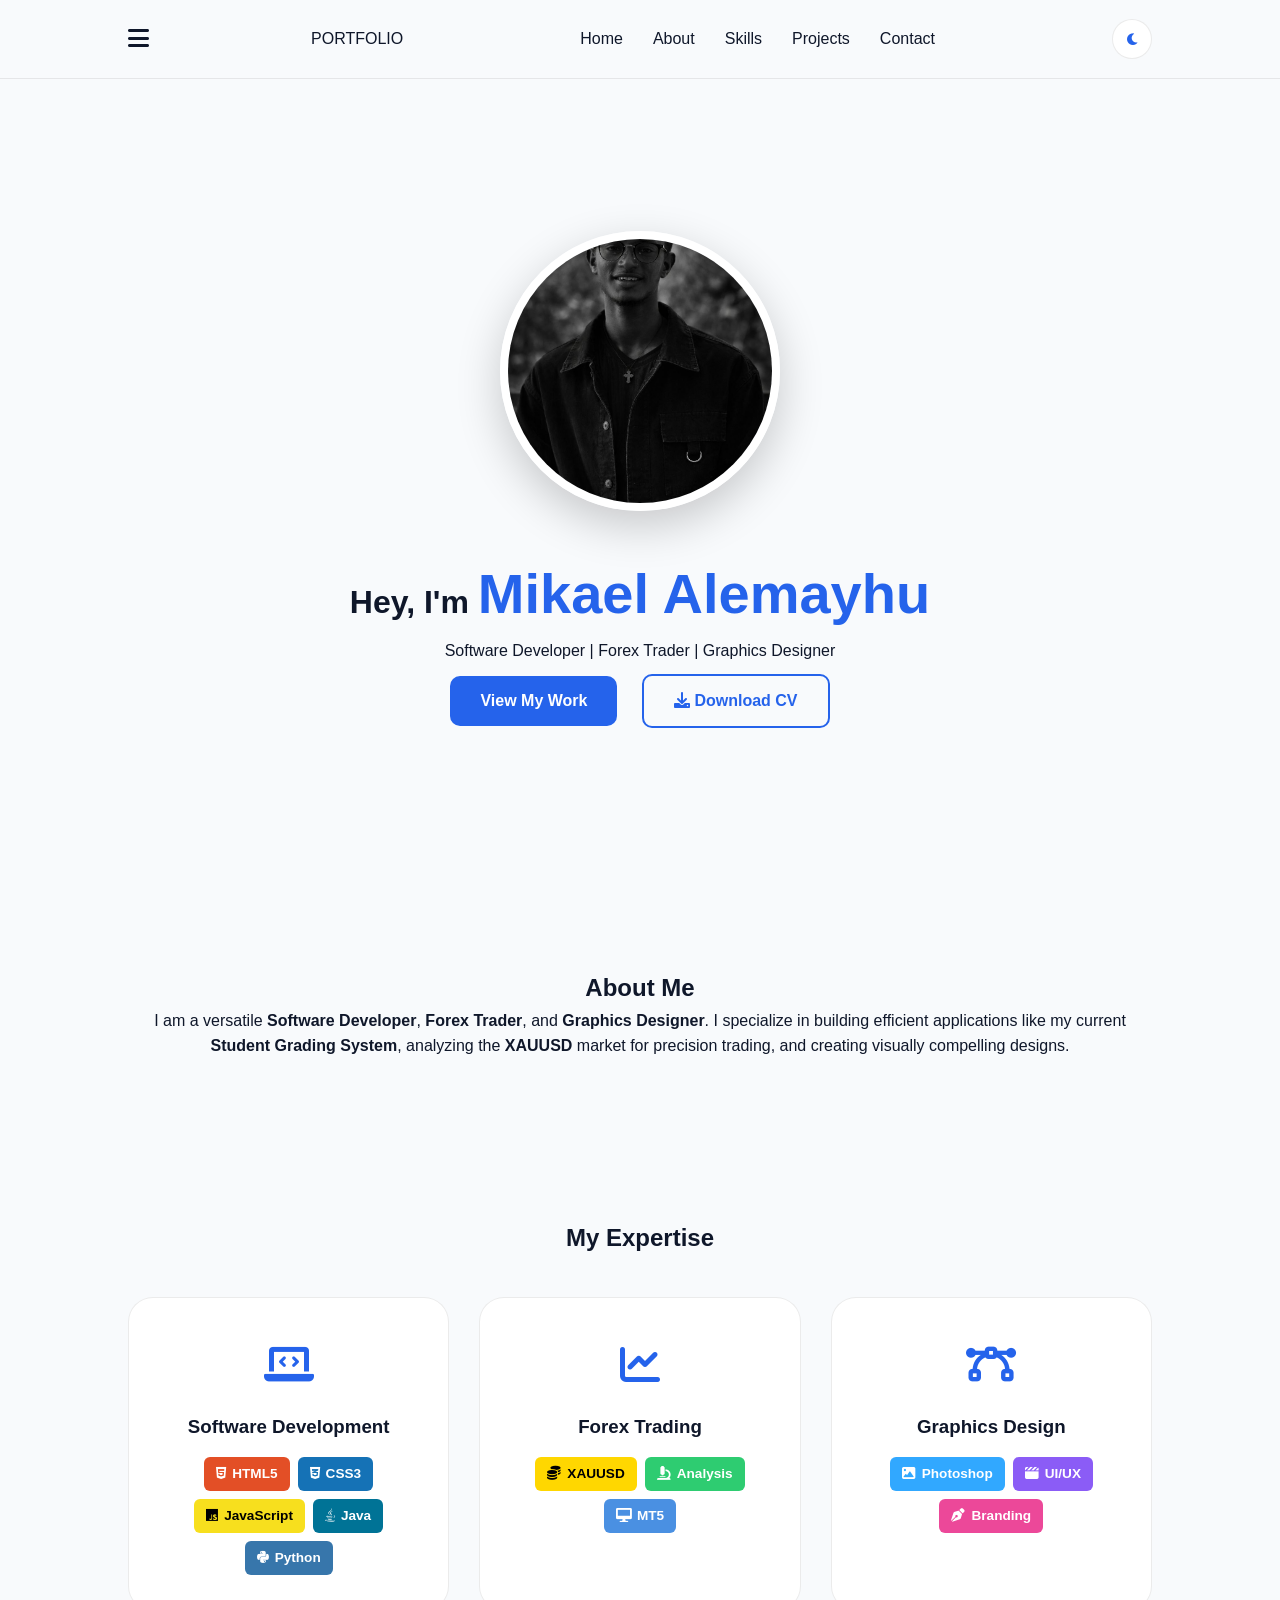
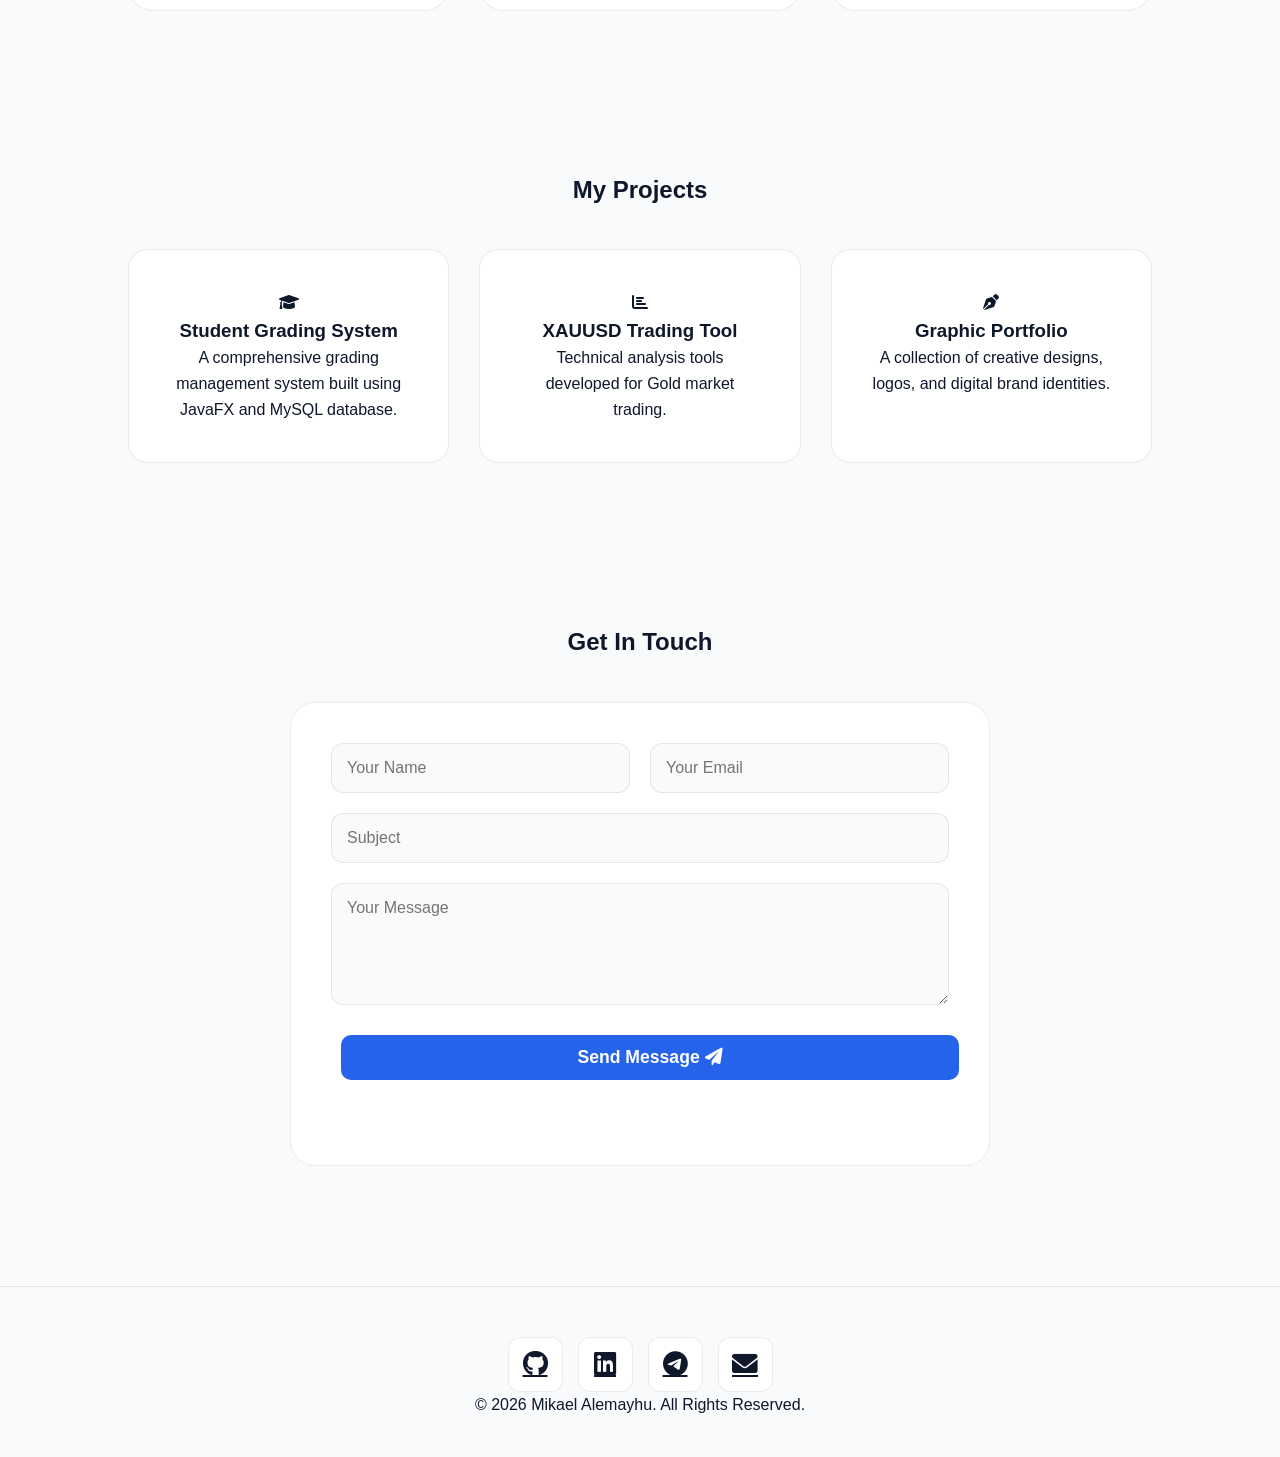
==== index.html @ 4852efa2 "Update index.html" ====
<!DOCTYPE html>
<html lang="en">
<head>
    <meta charset="UTF-8">
    <meta name="viewport" content="width=device-width, initial-scale=1.0">
    <title>Mikael Alemayhu | Portfolio</title>
    
    <link rel="icon" type="image/jpg" href="miko.jpg">
    
    <link rel="stylesheet" href="style.css">
    <link rel="stylesheet" href="https://cdnjs.cloudflare.com/ajax/libs/font-awesome/6.0.0/css/all.min.css">
</head>
<body class="light-theme">

    <nav>
        <div id="menu-btn" class="menu-btn"><i class="fas fa-bars"></i></div>
        <div class="logo">PORTFOLIO</div>
        <ul class="nav-links">
            <li><a href="#home">Home</a></li>
            <li><a href="#about">About</a></li>
            <li><a href="#skills">Skills</a></li>
            <li><a href="#projects">Projects</a></li>
            <li><a href="#contact-form">Contact</a></li>
        </ul>
        <button id="theme-toggle" class="toggle-btn"><i class="fas fa-moon"></i></button>
    </nav>

    <div id="sidebar" class="sidebar">
        <div id="close-btn" class="close-btn">&times;</div>
        <ul class="sidebar-links">
            <li><a href="#home">Home</a></li>
            <li><a href="#about">About</a></li>
            <li><a href="#skills">Skills</a></li>
            <li><a href="#projects">Projects</a></li>
            <li><a href="#contact-form">Contact</a></li>
        </ul>
    </div>
    <div id="sidebar-overlay" class="sidebar-overlay"></div>

    <header id="home">
        <div class="hero">
            <div class="profile-img-container">
                <img src="miko.jpg" alt="Profile" class="profile-img">
            </div>
            <h1>Hey, I'm <span class="highlight">Mikael Alemayhu</span></h1>
            <p>Software Developer | Forex Trader | Graphics Designer</p>
            <div class="hero-btns">
                <a href="#projects" class="btn">View My Work</a>
                <a href="resume.pdf" class="btn btn-outline" download><i class="fas fa-download"></i> Download CV</a>
            </div>
        </div>
    </header>

    <section id="about" class="section">
        <h2>About Me</h2>
        <div class="about-content">
            <p>I am a versatile <strong>Software Developer</strong>, <strong>Forex Trader</strong>, and <strong>Graphics Designer</strong>. I specialize in building efficient applications like my current <strong>Student Grading System</strong>, analyzing the <strong>XAUUSD</strong> market for precision trading, and creating visually compelling designs.</p>
        </div>
    </section>

    <section id="skills" class="section">
        <h2>My Expertise</h2>
        <div class="skills-grid">
            <div class="skill-item dev-card">
                <div class="skill-icon"><i class="fas fa-laptop-code"></i></div>
                <h3>Software Development</h3>
                <div class="skill-badges">
                    <span class="badge html"><i class="fab fa-html5"></i> HTML5</span>
                    <span class="badge css"><i class="fab fa-css3-alt"></i> CSS3</span>
                    <span class="badge js"><i class="fab fa-js"></i> JavaScript</span>
                    <span class="badge java"><i class="fab fa-java"></i> Java</span>
                    <span class="badge python"><i class="fab fa-python"></i> Python</span>
                </div>
            </div>

            <div class="skill-item forex-card">
                <div class="skill-icon"><i class="fas fa-chart-line"></i></div>
                <h3>Forex Trading</h3>
                <div class="skill-badges">
                    <span class="badge gold"><i class="fas fa-coins"></i> XAUUSD</span>
                    <span class="badge analysis"><i class="fas fa-microscope"></i> Analysis</span>
                    <span class="badge mt5"><i class="fas fa-desktop"></i> MT5</span>
                </div>
            </div>

            <div class="skill-item design-card">
                <div class="skill-icon"><i class="fas fa-bezier-curve"></i></div>
                <h3>Graphics Design</h3>
                <div class="skill-badges">
                    <span class="badge ps"><i class="fas fa-image"></i> Photoshop</span>
                    <span class="badge ui"><i class="fas fa-clapperboard"></i> UI/UX</span>
                    <span class="badge brand"><i class="fas fa-pen-nib"></i> Branding</span>
                </div>
            </div>
        </div>
    </section>

    <section id="projects" class="section">
        <h2>My Projects</h2>
        <div class="project-grid">
            <a href="#" class="project-card">
                <div class="icon-box"><i class="fas fa-graduation-cap"></i></div>
                <h3>Student Grading System</h3>
                <p>A comprehensive grading management system built using JavaFX and MySQL database.</p>
            </a>
            <a href="#" class="project-card">
                <div class="icon-box"><i class="fas fa-chart-bar"></i></div>
                <h3>XAUUSD Trading Tool</h3>
                <p>Technical analysis tools developed for Gold market trading.</p>
            </a>
            <a href="#" class="project-card">
                <div class="icon-box"><i class="fas fa-pen-nib"></i></div>
                <h3>Graphic Portfolio</h3>
                <p>A collection of creative designs, logos, and digital brand identities.</p>
            </a>
        </div>
    </section>

    <section id="contact-form" class="section">
        <h2>Get In Touch</h2>
        <div class="contact-container">
            <form id="my-form" action="https://formspree.io/f/xlgoyrvz" method="POST" class="form-body">
                <div class="input-group">
                    <input type="text" name="name" placeholder="Your Name" required>
                    <input type="email" name="email" placeholder="Your Email" required>
                </div>
                <input type="text" name="subject" placeholder="Subject">
                <textarea name="message" placeholder="Your Message" rows="5" required></textarea>
                <button type="submit" class="btn send-btn">Send Message <i class="fas fa-paper-plane"></i></button>
                <p id="my-form-status"></p>
            </form>
        </div>
    </section>

    <footer id="contact">
        <div class="socials">
            <a href="https://github.com/miko-dreamer" target="_blank" class="social-card"><i class="fab fa-github"></i></a>
            <a href="https://linkedin.com" target="_blank" class="social-card"><i class="fab fa-linkedin"></i></a>
            <a href="https://t.me/Miko_Night_Man" target="_blank" class="social-card"><i class="fab fa-telegram"></i></a>
            <a href="mailto:mikaelalemayhu7@gmail.com" class="social-card"><i class="fas fa-envelope"></i></a>
        </div>
        <p class="copyright">&copy; 2026 Mikael Alemayhu. All Rights Reserved.</p>
    </footer>

    <script src="script.js"></script>
</body>
</html>
---- style.css ----
:root {
    --bg-color: #f8fafc;
    --text-color: #0f172a;
    --card-bg: #ffffff;
    --primary-color: #2563eb;
    --border-color: rgba(0, 0, 0, 0.08);
}

.dark-theme {
    --bg-color: #020617;
    --text-color: #f1f5f9;
    --card-bg: #1e293b;
    --primary-color: #38bdf8;
    --border-color: rgba(255, 255, 255, 0.1);
}

* { margin: 0; padding: 0; box-sizing: border-box; font-family: 'Inter', sans-serif; transition: 0.3s ease; }
html { scroll-behavior: smooth; }
body { background-color: var(--bg-color); color: var(--text-color); line-height: 1.6; overflow-x: hidden; }

nav { display: flex; justify-content: space-between; align-items: center; padding: 1.2rem 10%; background: var(--bg-color); position: sticky; top: 0; z-index: 1000; border-bottom: 1px solid var(--border-color); }
.menu-btn { cursor: pointer; font-size: 1.5rem; color: var(--text-color); }
.nav-links { display: flex; list-style: none; }
.nav-links li { margin: 0 15px; }
.nav-links a { text-decoration: none; color: var(--text-color); font-weight: 500; }
.toggle-btn { background: var(--card-bg); border: 1px solid var(--border-color); width: 40px; height: 40px; border-radius: 50%; cursor: pointer; color: var(--primary-color); display: flex; align-items: center; justify-content: center; }

.sidebar { position: fixed; top: 0; left: -300px; width: 280px; height: 100%; background: var(--card-bg); z-index: 2000; padding: 2rem; transition: 0.4s ease; box-shadow: 5px 0 15px rgba(0,0,0,0.1); }
.sidebar.active { left: 0; }
.sidebar-overlay { position: fixed; top: 0; left: 0; width: 100%; height: 100%; background: rgba(0,0,0,0.5); z-index: 1999; display: none; }
.sidebar-overlay.active { display: block; }
.close-btn { font-size: 2.5rem; position: absolute; top: 10px; right: 20px; cursor: pointer; }
.sidebar-links { list-style: none; margin-top: 50px; }
.sidebar-links a { text-decoration: none; color: var(--text-color); display: block; padding: 12px; border: 1px solid var(--border-color); border-radius: 10px; margin: 10px 0; }
.sidebar-links a:hover { background: var(--primary-color); color: white; transform: translateX(10px); }

header { min-height: 90vh; display: flex; align-items: center; justify-content: center; text-align: center; padding: 20px; }
.profile-img { width: 280px; height: 280px; border-radius: 50%; object-fit: cover; border: 8px solid var(--card-bg); box-shadow: 0 15px 45px rgba(0,0,0,0.2); margin-bottom: 30px; }
.highlight { color: var(--primary-color); font-weight: 800; font-size: 3.5rem; }

.section { padding: 80px 10%; text-align: center; }
.skills-grid { display: grid; grid-template-columns: repeat(auto-fit, minmax(300px, 1fr)); gap: 30px; margin-top: 40px; }
.skill-item { background: var(--card-bg); padding: 35px 25px; border-radius: 25px; border: 1px solid var(--border-color); transition: 0.4s cubic-bezier(0.175, 0.885, 0.32, 1.275); }
.skill-icon { font-size: 2.5rem; color: var(--primary-color); margin-bottom: 15px; }
.skill-badges { display: flex; flex-wrap: wrap; justify-content: center; gap: 8px; margin-top: 15px; }
.badge { display: flex; align-items: center; gap: 6px; padding: 6px 12px; border-radius: 6px; font-size: 0.85rem; font-weight: bold; color: white; transition: 0.3s; }

.html { background: #E34F26; } .css { background: #1572B6; } .js { background: #F7DF1E; color: #000; }
.java { background: #007396; } .python { background: #3776AB; } .gold { background: #FFD700; color: #000; }
.analysis { background: #2ECC71; } .mt5 { background: #4A90E2; } .ps { background: #31A8FF; }
.ui { background: #8B5CF6; } .brand { background: #EC4899; }

.project-grid { display: grid; grid-template-columns: repeat(auto-fit, minmax(280px, 1fr)); gap: 30px; margin-top: 40px; }
.project-card { background: var(--card-bg); padding: 40px; border-radius: 20px; border: 1px solid var(--border-color); text-decoration: none; color: inherit; display: block; transition: 0.4s ease; }
.project-card:hover { transform: translateY(-10px); }

.contact-container { max-width: 700px; margin: 40px auto; background: var(--card-bg); padding: 40px; border-radius: 25px; border: 1px solid var(--border-color); }
.form-body { display: flex; flex-direction: column; gap: 20px; }
.input-group { display: flex; gap: 20px; }
.form-body input, .form-body textarea { width: 100%; padding: 15px; border-radius: 12px; border: 1px solid var(--border-color); background: var(--bg-color); color: var(--text-color); font-size: 1rem; outline: none; transition: 0.3s; }
.form-body input:focus, .form-body textarea:focus { border-color: var(--primary-color); box-shadow: 0 0 10px rgba(37, 99, 235, 0.2); }
.send-btn { width: 100%; cursor: pointer; border: none; display: flex; align-items: center; justify-content: center; gap: 10px; font-size: 1.1rem; }

#my-form-status { margin-top: 15px; font-weight: bold; }
#my-form-status.success { color: #2ecc71; }
#my-form-status.error { color: #e74c3c; }

.socials { display: flex; justify-content: center; gap: 15px; margin-top: 10px; }
.social-card { width: 55px; height: 55px; background: var(--card-bg); border: 1px solid var(--border-color); border-radius: 12px; color: var(--text-color); font-size: 1.6rem; display: flex; align-items: center; justify-content: center; transition: 0.4s; }
.social-card:hover { background: var(--primary-color); color: white; transform: translateY(-8px) rotate(8deg); }
.btn { padding: 12px 30px; background: var(--primary-color); color: white; text-decoration: none; border-radius: 10px; display: inline-block; margin: 10px; font-weight: 600; }
.btn-outline { background: transparent; border: 2px solid var(--primary-color); color: var(--primary-color); }
footer { padding: 40px 10%; text-align: center; border-top: 1px solid var(--border-color); }

@media (max-width: 768px) { .nav-links { display: none; } .highlight { font-size: 2.4rem; } .input-group { flex-direction: column; } }
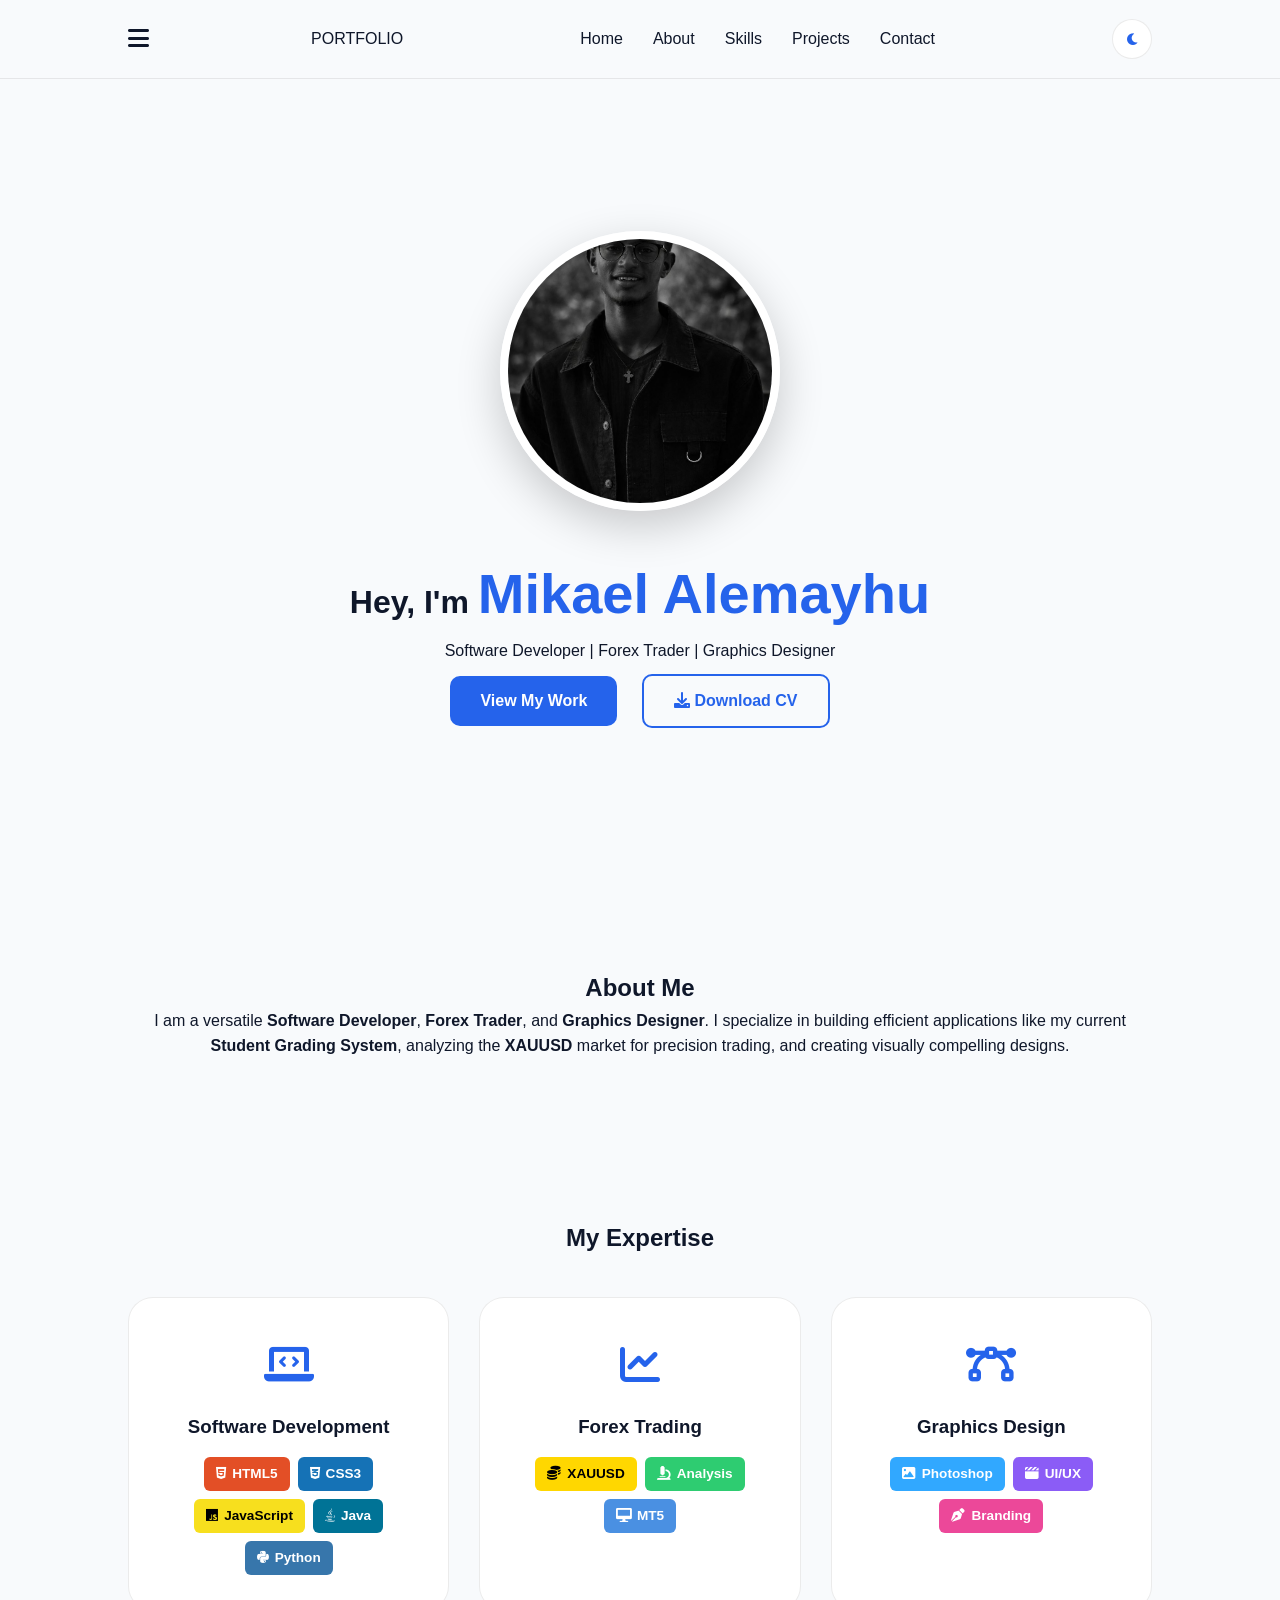
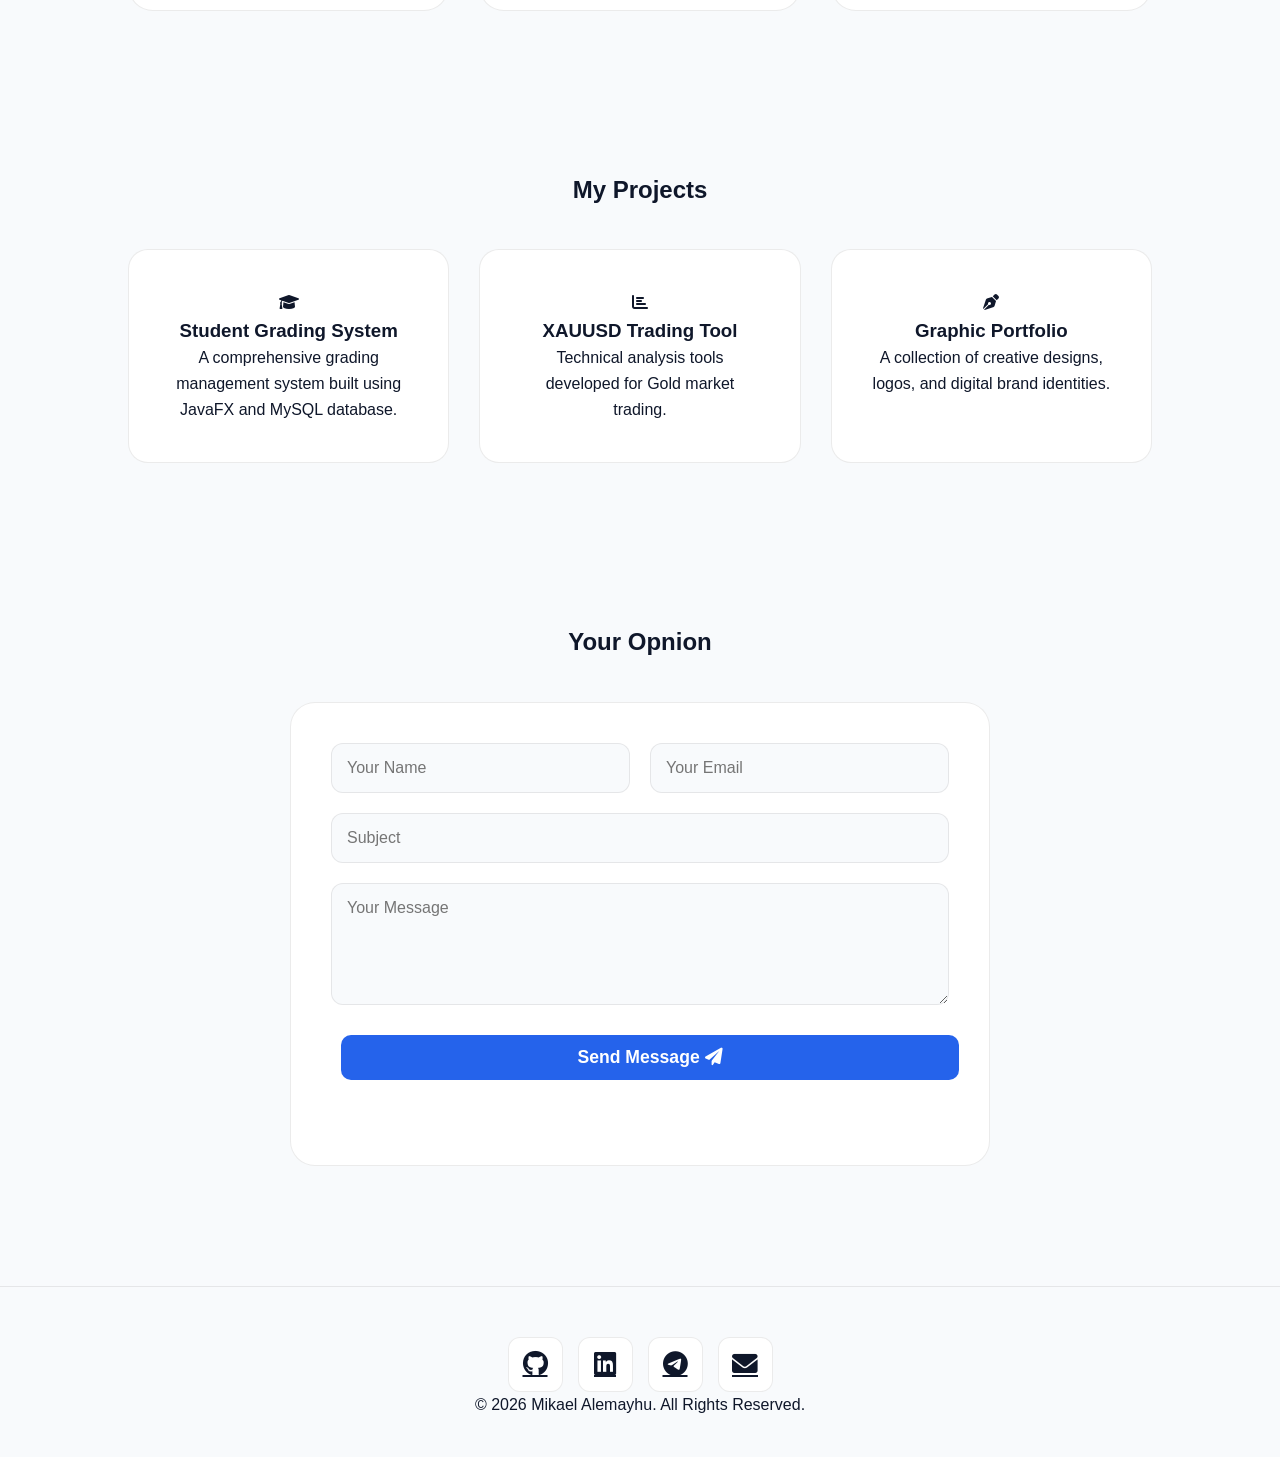
==== commit be219535: "Fix HTML formatting and structure" ====
--- a/index.html
+++ b/index.html
@@ -5,7 +5,7 @@
     <meta name="viewport" content="width=device-width, initial-scale=1.0">
     <title>Mikael Alemayhu | Portfolio</title>
     
-    <link rel="icon" type="image/jpg" href="miko.jpg">
+    <link rel="icon" type="image/jpg" href="zzz.jpg">
     
     <link rel="stylesheet" href="style.css">
     <link rel="stylesheet" href="https://cdnjs.cloudflare.com/ajax/libs/font-awesome/6.0.0/css/all.min.css">
@@ -117,7 +117,7 @@
     </section>
 
     <section id="contact-form" class="section">
-        <h2>Get In Touch</h2>
+        <h2>Your Opnion</h2>
         <div class="contact-container">
             <form id="my-form" action="https://formspree.io/f/xlgoyrvz" method="POST" class="form-body">
                 <div class="input-group">
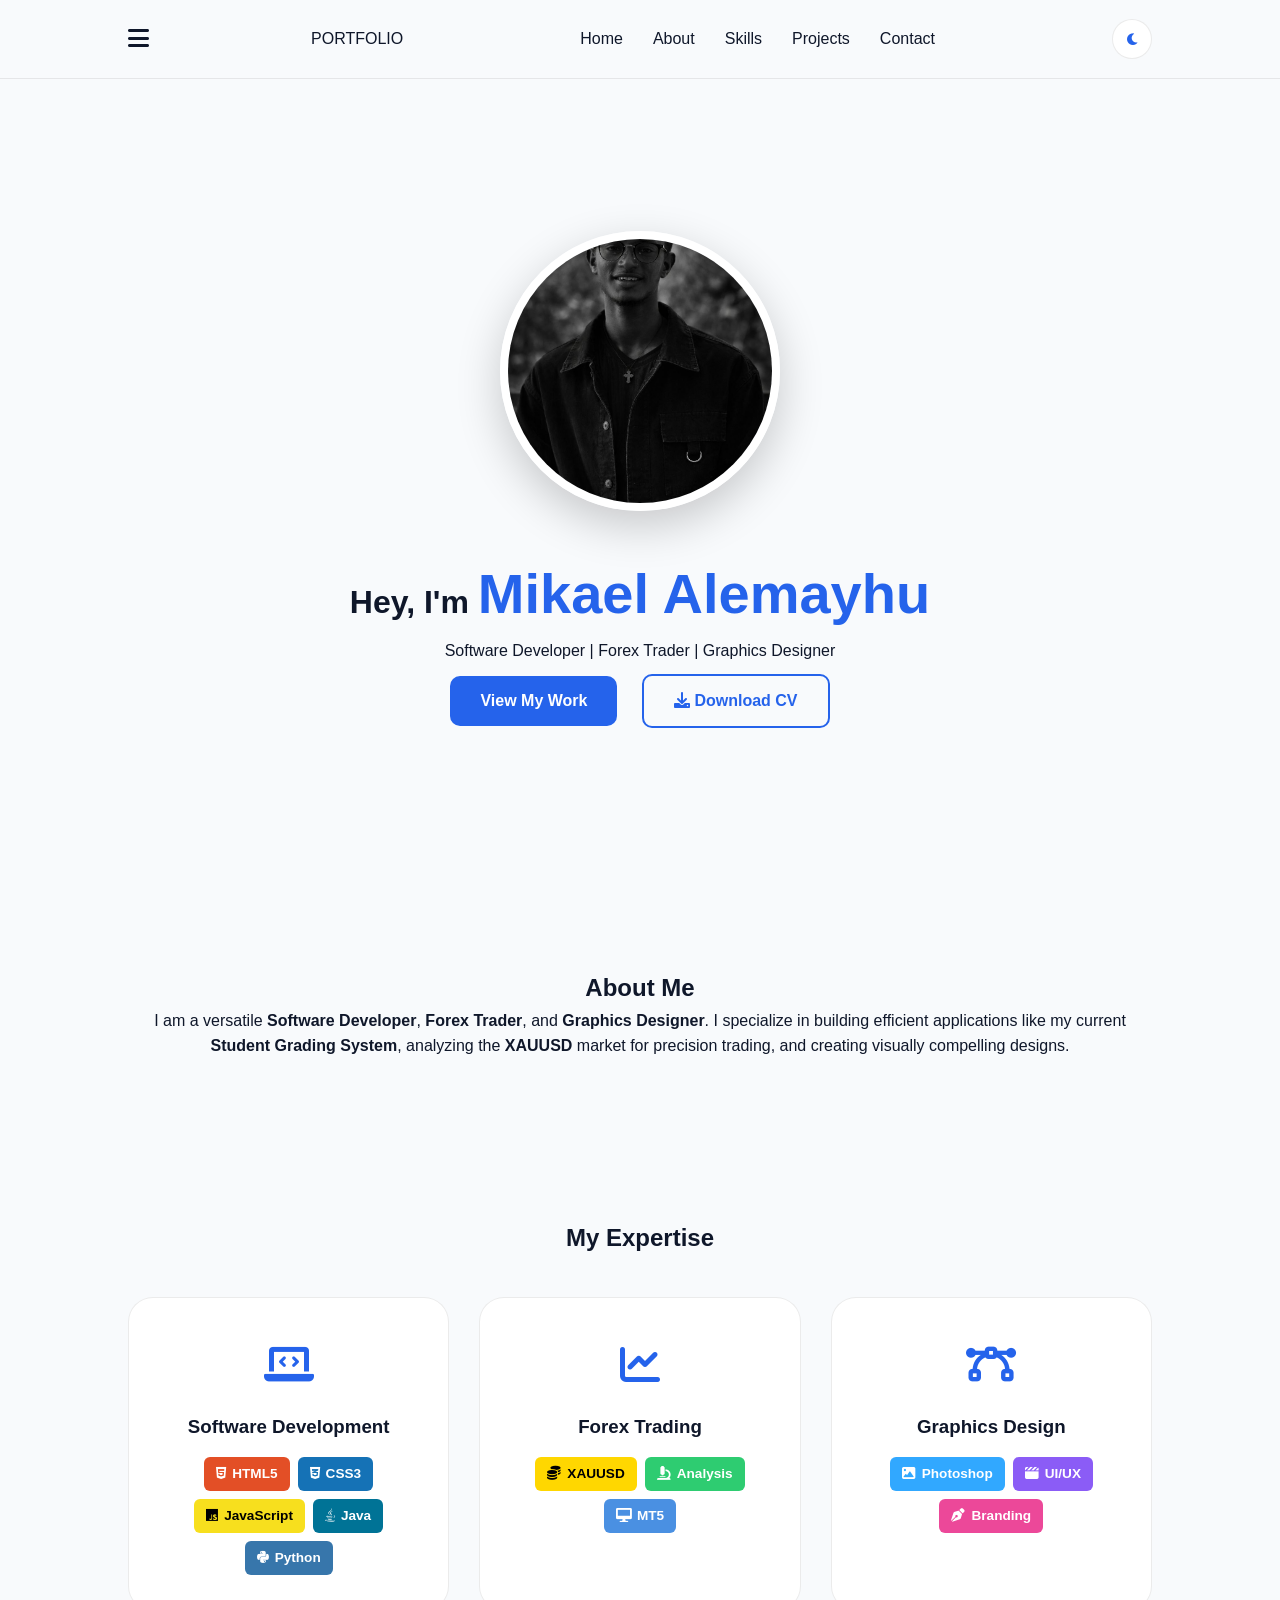
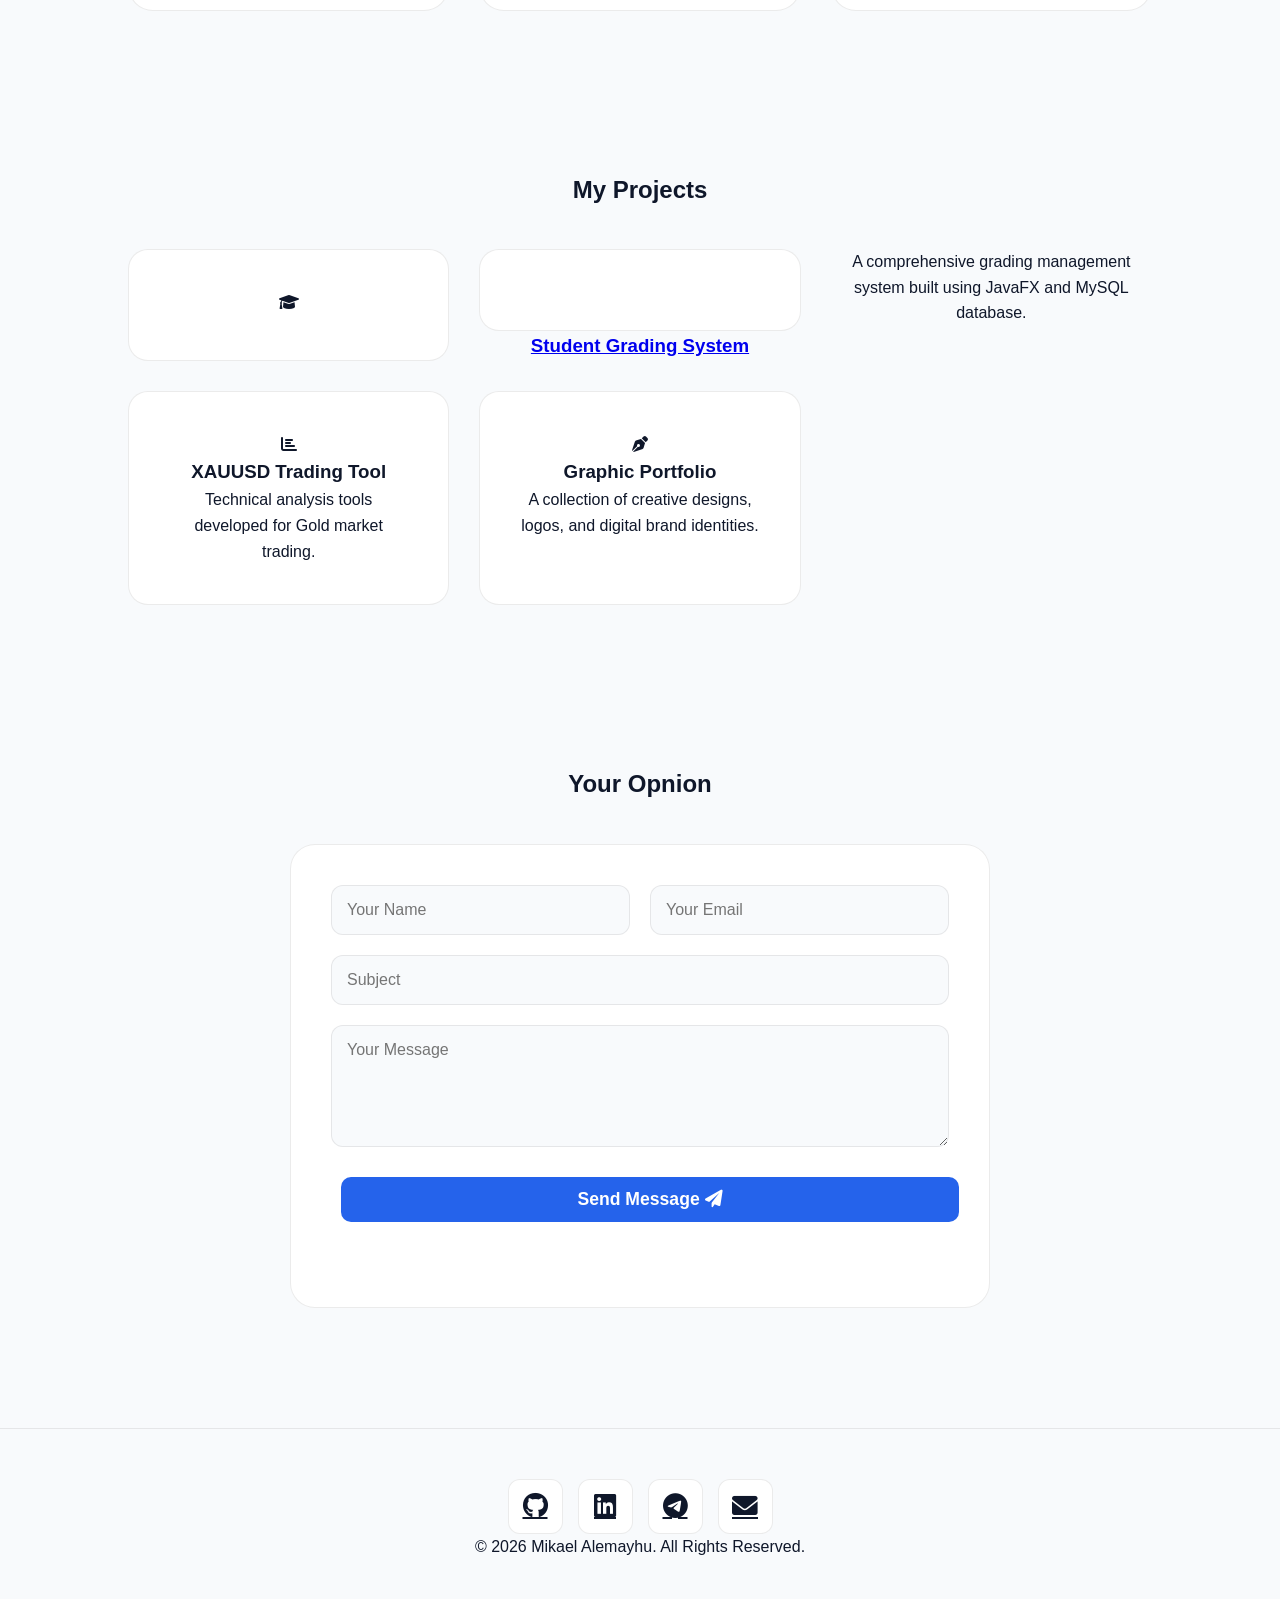
==== commit 7ec313f9: "Update index.html" ====
--- a/index.html
+++ b/index.html
@@ -100,7 +100,7 @@
         <div class="project-grid">
             <a href="#" class="project-card">
                 <div class="icon-box"><i class="fas fa-graduation-cap"></i></div>
-                <h3>Student Grading System</h3>
+                <h3> <a href="Main.java">Student Grading System</a></h3>
                 <p>A comprehensive grading management system built using JavaFX and MySQL database.</p>
             </a>
             <a href="#" class="project-card">
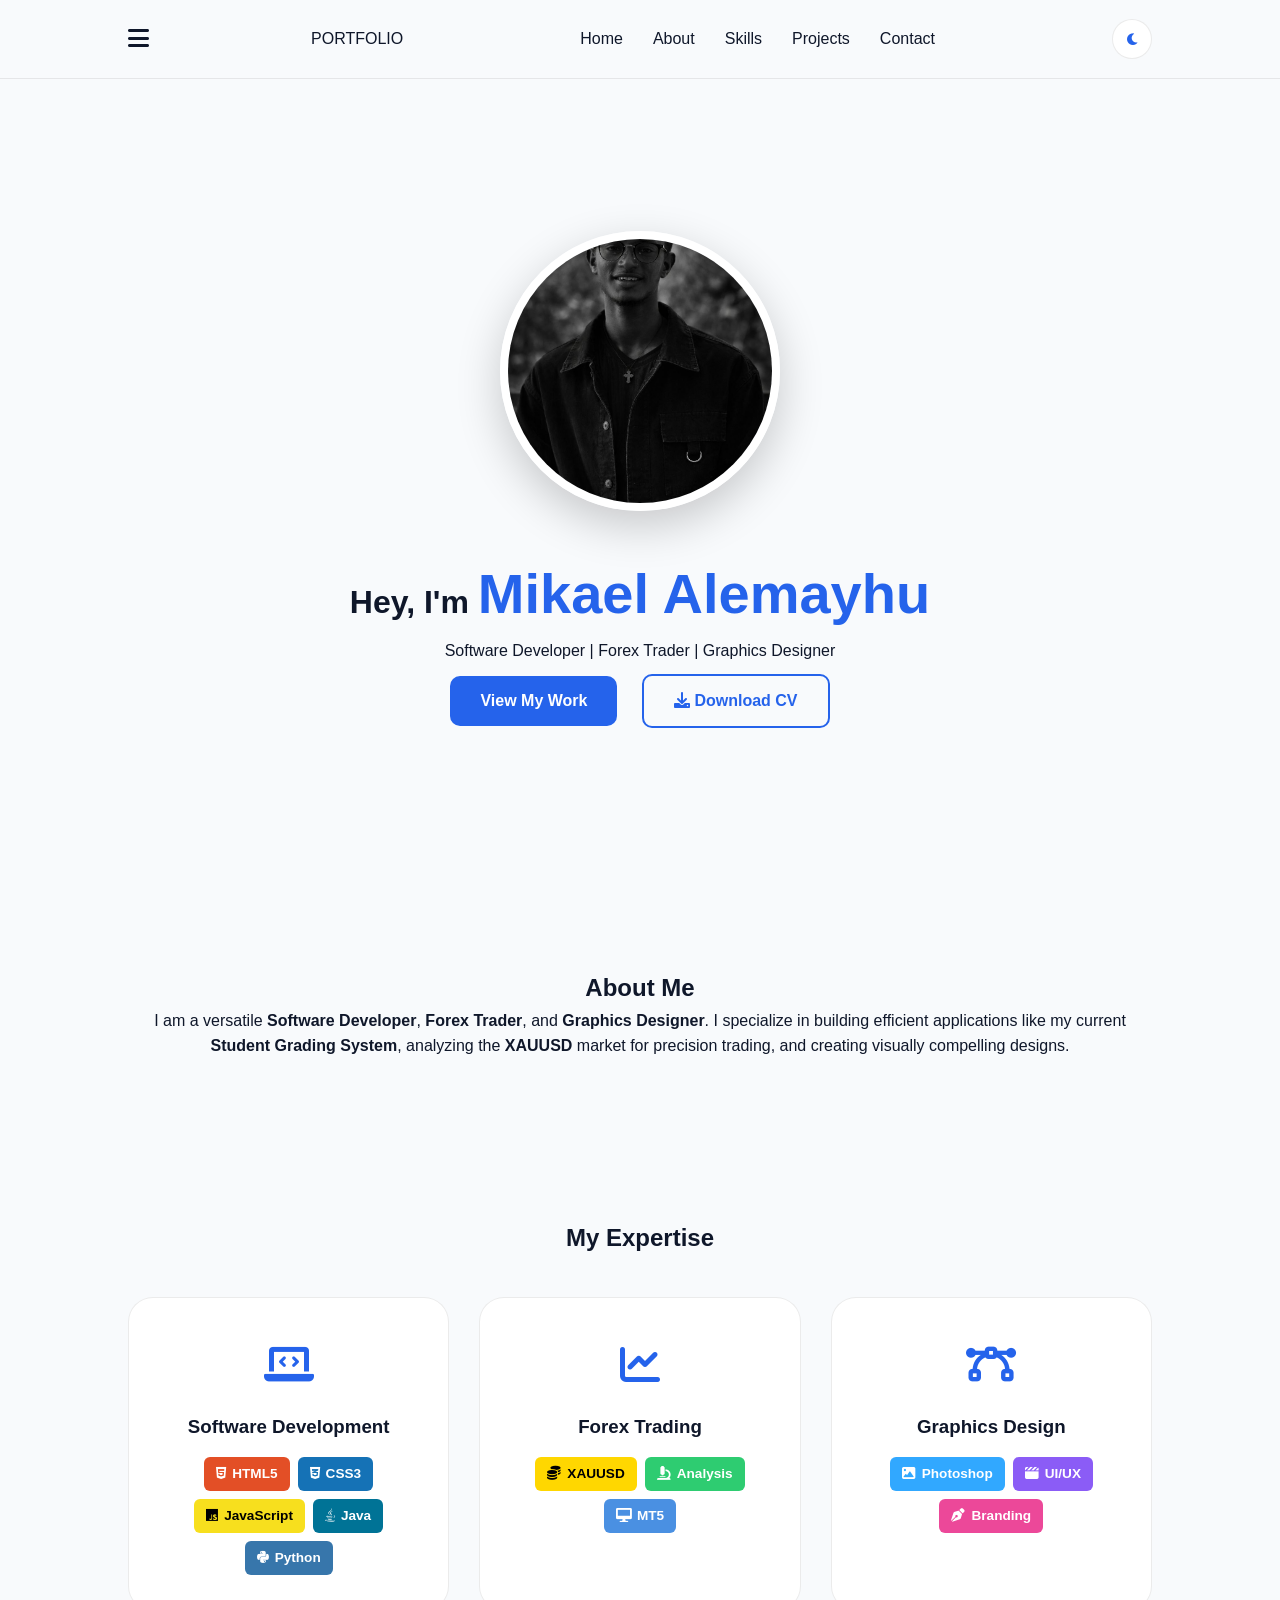
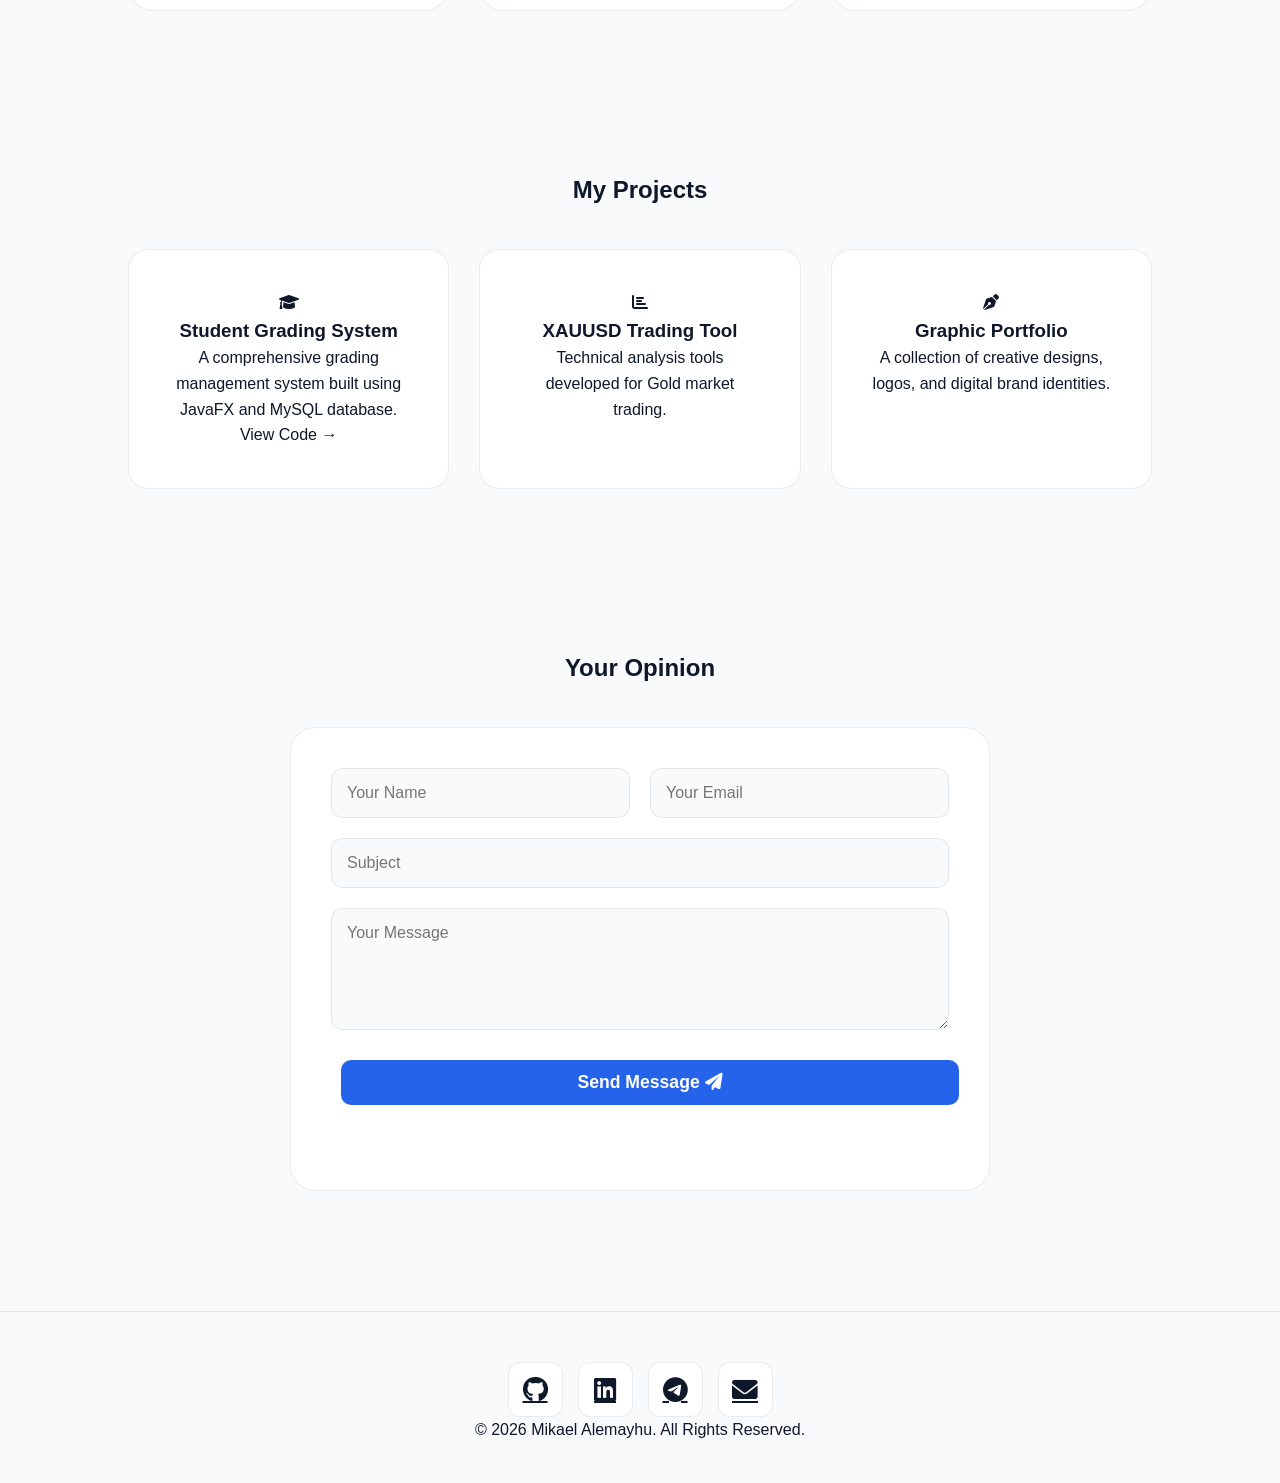
==== commit a6f43275: "Update index.html" ====
--- a/index.html
+++ b/index.html
@@ -4,9 +4,7 @@
     <meta charset="UTF-8">
     <meta name="viewport" content="width=device-width, initial-scale=1.0">
     <title>Mikael Alemayhu | Portfolio</title>
-    
     <link rel="icon" type="image/jpg" href="zzz.jpg">
-    
     <link rel="stylesheet" href="style.css">
     <link rel="stylesheet" href="https://cdnjs.cloudflare.com/ajax/libs/font-awesome/6.0.0/css/all.min.css">
 </head>
@@ -98,16 +96,19 @@
     <section id="projects" class="section">
         <h2>My Projects</h2>
         <div class="project-grid">
-            <a href="#" class="project-card">
+            <a href="https://github.com/miko-dreamer/Portfolio/tree/main/Student-Grading-System" target="_blank" class="project-card">
                 <div class="icon-box"><i class="fas fa-graduation-cap"></i></div>
-                <h3> <a href="Main.java">Student Grading System</a></h3>
+                <h3> Student Grading System</h3>
                 <p>A comprehensive grading management system built using JavaFX and MySQL database.</p>
+                <span class="view-link">View Code →</span>
             </a>
+
             <a href="#" class="project-card">
                 <div class="icon-box"><i class="fas fa-chart-bar"></i></div>
                 <h3>XAUUSD Trading Tool</h3>
                 <p>Technical analysis tools developed for Gold market trading.</p>
             </a>
+
             <a href="#" class="project-card">
                 <div class="icon-box"><i class="fas fa-pen-nib"></i></div>
                 <h3>Graphic Portfolio</h3>
@@ -117,7 +118,7 @@
     </section>
 
     <section id="contact-form" class="section">
-        <h2>Your Opnion</h2>
+        <h2>Your Opinion</h2>
         <div class="contact-container">
             <form id="my-form" action="https://formspree.io/f/xlgoyrvz" method="POST" class="form-body">
                 <div class="input-group">
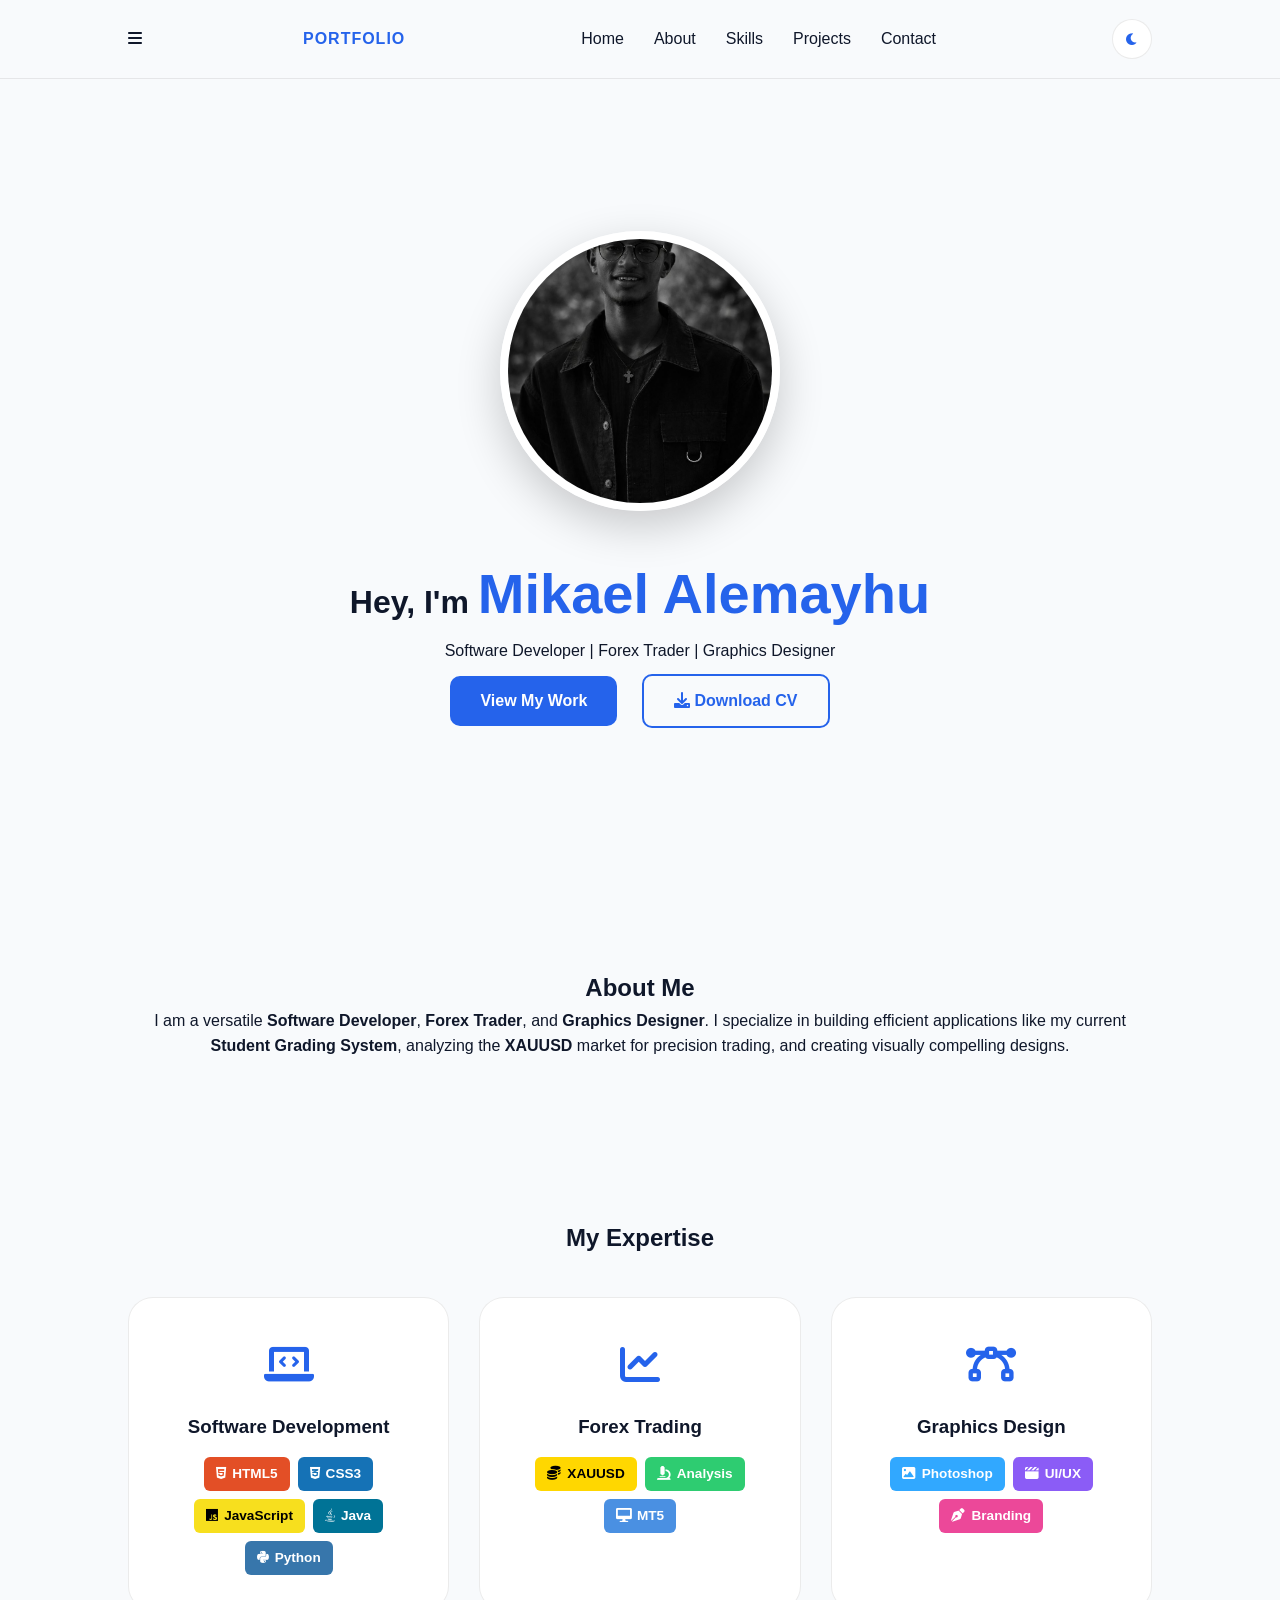
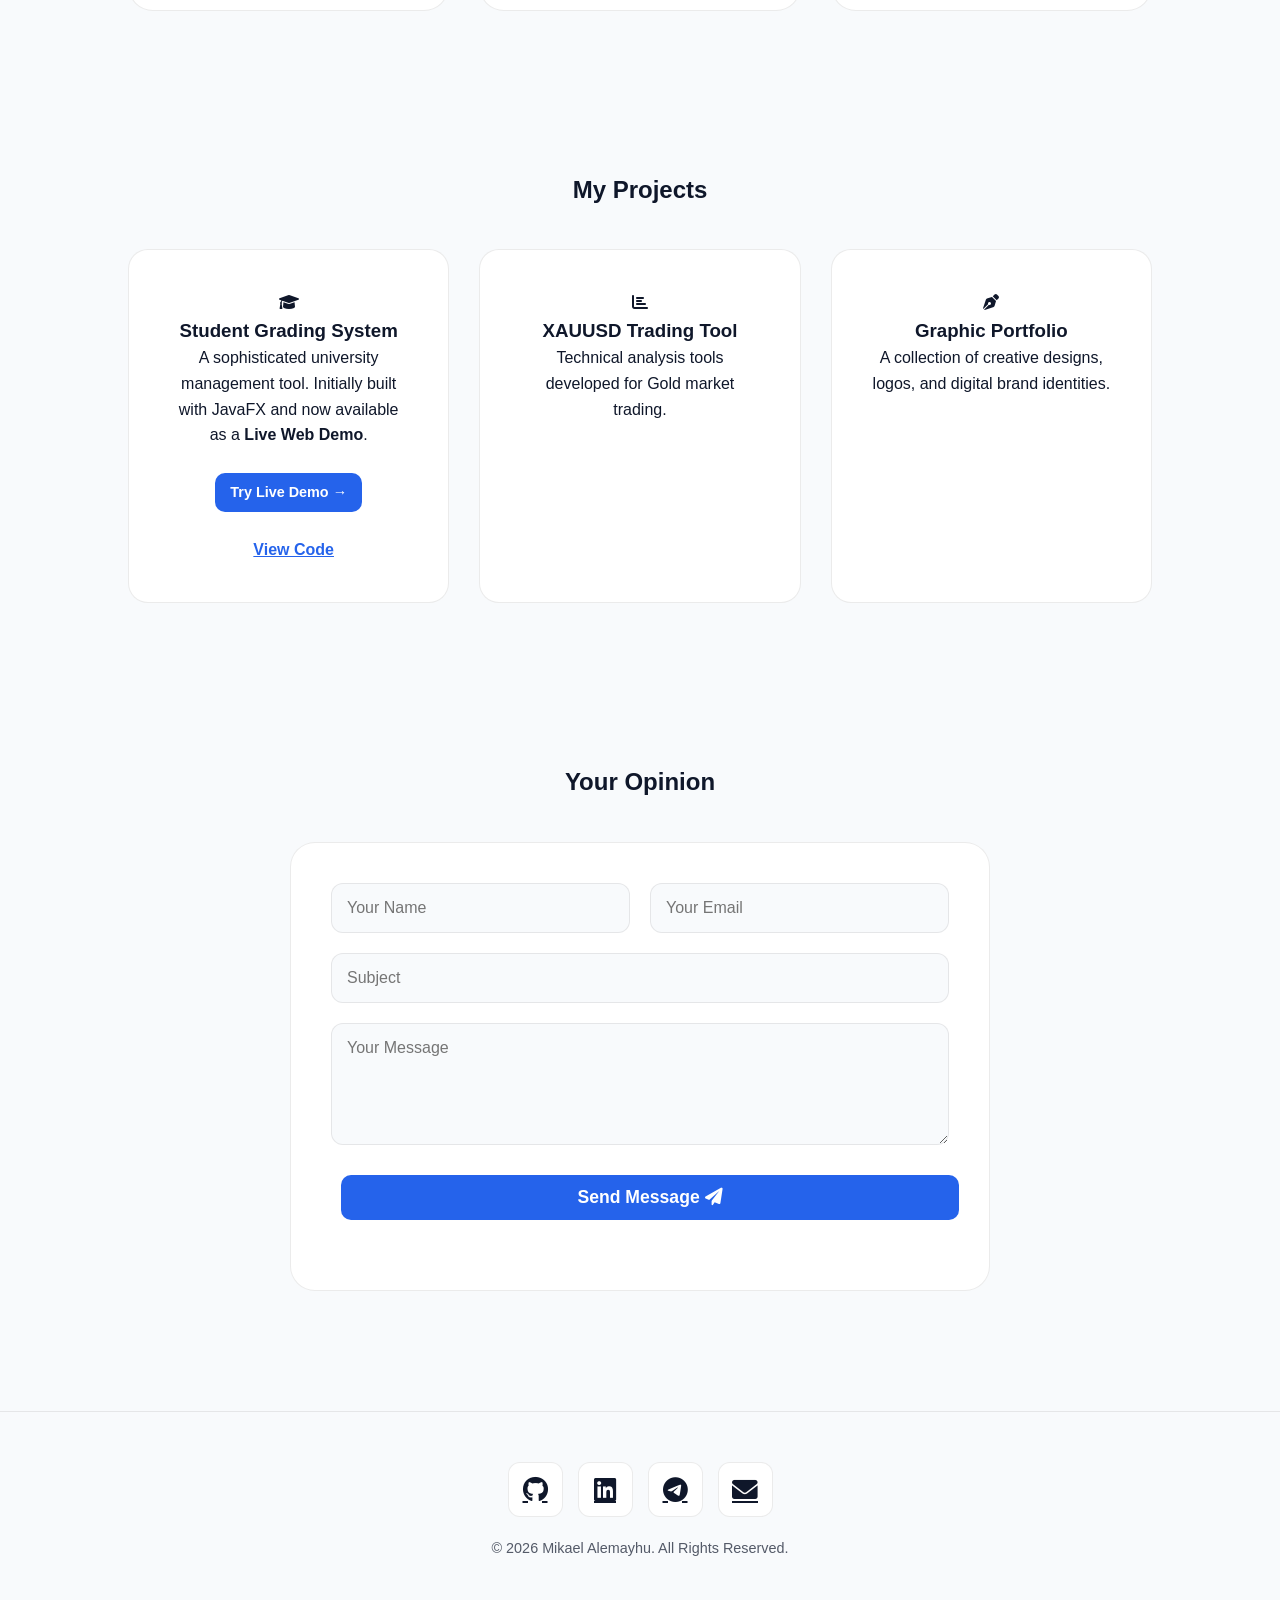
==== commit 65300614: "Update index.html" ====
--- a/index.html
+++ b/index.html
@@ -96,12 +96,15 @@
     <section id="projects" class="section">
         <h2>My Projects</h2>
         <div class="project-grid">
-            <a href="https://github.com/miko-dreamer/Portfolio/tree/main/Student-Grading-System" target="_blank" class="project-card">
+            <div class="project-card">
                 <div class="icon-box"><i class="fas fa-graduation-cap"></i></div>
-                <h3> Student Grading System</h3>
-                <p>A comprehensive grading management system built using JavaFX and MySQL database.</p>
-                <span class="view-link">View Code →</span>
-            </a>
+                <h3>Student Grading System</h3>
+                <p>A sophisticated university management tool. Initially built with JavaFX and now available as a <strong>Live Web Demo</strong>.</p>
+                <div style="margin-top: 15px;">
+                    <a href="grading-demo.html" class="btn" style="padding: 8px 15px; font-size: 0.9rem;">Try Live Demo →</a>
+                    <a href="https://github.com/miko-dreamer/Portfolio/tree/main/Student-Grading-System" target="_blank" class="view-link" style="display: inline-block; margin-left: 10px;">View Code</a>
+                </div>
+            </div>
 
             <a href="#" class="project-card">
                 <div class="icon-box"><i class="fas fa-chart-bar"></i></div>
--- a/style.css
+++ b/style.css
@@ -18,58 +18,142 @@
 html { scroll-behavior: smooth; }
 body { background-color: var(--bg-color); color: var(--text-color); line-height: 1.6; overflow-x: hidden; }
 
+/* Navigation & Header Hover Effects */
 nav { display: flex; justify-content: space-between; align-items: center; padding: 1.2rem 10%; background: var(--bg-color); position: sticky; top: 0; z-index: 1000; border-bottom: 1px solid var(--border-color); }
-.menu-btn { cursor: pointer; font-size: 1.5rem; color: var(--text-color); }
+.logo { font-weight: 800; letter-spacing: 1px; color: var(--primary-color); }
+
 .nav-links { display: flex; list-style: none; }
-.nav-links li { margin: 0 15px; }
-.nav-links a { text-decoration: none; color: var(--text-color); font-weight: 500; }
+.nav-links li { margin: 0 15px; position: relative; }
+
+.nav-links a { 
+    text-decoration: none; 
+    color: var(--text-color); 
+    font-weight: 500; 
+    padding: 5px 0;
+    transition: color 0.3s ease;
+}
+
+.nav-links a:hover { color: var(--primary-color); }
+
+/* Navigation Underline Animation */
+.nav-links a::after {
+    content: '';
+    position: absolute;
+    width: 0;
+    height: 2px;
+    bottom: 0;
+    left: 0;
+    background-color: var(--primary-color);
+    transition: width 0.3s ease;
+}
+
+.nav-links a:hover::after { width: 100%; }
+
 .toggle-btn { background: var(--card-bg); border: 1px solid var(--border-color); width: 40px; height: 40px; border-radius: 50%; cursor: pointer; color: var(--primary-color); display: flex; align-items: center; justify-content: center; }
 
+/* Sidebar */
 .sidebar { position: fixed; top: 0; left: -300px; width: 280px; height: 100%; background: var(--card-bg); z-index: 2000; padding: 2rem; transition: 0.4s ease; box-shadow: 5px 0 15px rgba(0,0,0,0.1); }
 .sidebar.active { left: 0; }
 .sidebar-overlay { position: fixed; top: 0; left: 0; width: 100%; height: 100%; background: rgba(0,0,0,0.5); z-index: 1999; display: none; }
 .sidebar-overlay.active { display: block; }
 .close-btn { font-size: 2.5rem; position: absolute; top: 10px; right: 20px; cursor: pointer; }
+
 .sidebar-links { list-style: none; margin-top: 50px; }
-.sidebar-links a { text-decoration: none; color: var(--text-color); display: block; padding: 12px; border: 1px solid var(--border-color); border-radius: 10px; margin: 10px 0; }
-.sidebar-links a:hover { background: var(--primary-color); color: white; transform: translateX(10px); }
+.sidebar-links a { 
+    text-decoration: none; 
+    color: var(--text-color); 
+    display: block; 
+    padding: 12px; 
+    border: 1px solid var(--border-color); 
+    border-radius: 10px; 
+    margin: 10px 0; 
+    transition: 0.3s;
+}
 
+.sidebar-links a:hover { 
+    background: var(--primary-color); 
+    color: white !important; 
+    transform: translateX(10px); 
+    padding-left: 20px;
+}
+
+/* Hero Section */
 header { min-height: 90vh; display: flex; align-items: center; justify-content: center; text-align: center; padding: 20px; }
 .profile-img { width: 280px; height: 280px; border-radius: 50%; object-fit: cover; border: 8px solid var(--card-bg); box-shadow: 0 15px 45px rgba(0,0,0,0.2); margin-bottom: 30px; }
 .highlight { color: var(--primary-color); font-weight: 800; font-size: 3.5rem; }
 
+/* Expertise Cards with Advanced Hover */
 .section { padding: 80px 10%; text-align: center; }
 .skills-grid { display: grid; grid-template-columns: repeat(auto-fit, minmax(300px, 1fr)); gap: 30px; margin-top: 40px; }
-.skill-item { background: var(--card-bg); padding: 35px 25px; border-radius: 25px; border: 1px solid var(--border-color); transition: 0.4s cubic-bezier(0.175, 0.885, 0.32, 1.275); }
-.skill-icon { font-size: 2.5rem; color: var(--primary-color); margin-bottom: 15px; }
+
+.skill-item { 
+    background: var(--card-bg); 
+    padding: 35px 25px; 
+    border-radius: 25px; 
+    border: 1px solid var(--border-color); 
+    transition: all 0.4s cubic-bezier(0.175, 0.885, 0.32, 1.275); 
+    cursor: pointer;
+}
+
+.skill-item:hover {
+    transform: translateY(-12px);
+    box-shadow: 0 20px 40px rgba(0, 0, 0, 0.12);
+    border-color: var(--primary-color);
+}
+
+.skill-icon { font-size: 2.5rem; color: var(--primary-color); margin-bottom: 15px; transition: transform 0.3s ease; }
+.skill-item:hover .skill-icon { transform: scale(1.1) rotate(5deg); }
+
 .skill-badges { display: flex; flex-wrap: wrap; justify-content: center; gap: 8px; margin-top: 15px; }
-.badge { display: flex; align-items: center; gap: 6px; padding: 6px 12px; border-radius: 6px; font-size: 0.85rem; font-weight: bold; color: white; transition: 0.3s; }
+.badge { display: flex; align-items: center; gap: 6px; padding: 6px 12px; border-radius: 6px; font-size: 0.85rem; font-weight: bold; color: white; }
 
 .html { background: #E34F26; } .css { background: #1572B6; } .js { background: #F7DF1E; color: #000; }
 .java { background: #007396; } .python { background: #3776AB; } .gold { background: #FFD700; color: #000; }
 .analysis { background: #2ECC71; } .mt5 { background: #4A90E2; } .ps { background: #31A8FF; }
 .ui { background: #8B5CF6; } .brand { background: #EC4899; }
 
+/* Project Cards */
 .project-grid { display: grid; grid-template-columns: repeat(auto-fit, minmax(280px, 1fr)); gap: 30px; margin-top: 40px; }
-.project-card { background: var(--card-bg); padding: 40px; border-radius: 20px; border: 1px solid var(--border-color); text-decoration: none; color: inherit; display: block; transition: 0.4s ease; }
-.project-card:hover { transform: translateY(-10px); }
+.project-card { 
+    background: var(--card-bg); 
+    padding: 40px; 
+    border-radius: 20px; 
+    border: 1px solid var(--border-color); 
+    text-decoration: none; 
+    color: inherit; 
+    display: block; 
+    transition: all 0.4s ease;
+}
 
+.project-card:hover { 
+    transform: translateY(-10px); 
+    box-shadow: 0 15px 35px rgba(0,0,0,0.15);
+    border-color: var(--primary-color);
+}
+
+.view-link { color: var(--primary-color); font-weight: bold; display: block; margin-top: 15px; }
+
+/* Contact Form */
 .contact-container { max-width: 700px; margin: 40px auto; background: var(--card-bg); padding: 40px; border-radius: 25px; border: 1px solid var(--border-color); }
 .form-body { display: flex; flex-direction: column; gap: 20px; }
 .input-group { display: flex; gap: 20px; }
-.form-body input, .form-body textarea { width: 100%; padding: 15px; border-radius: 12px; border: 1px solid var(--border-color); background: var(--bg-color); color: var(--text-color); font-size: 1rem; outline: none; transition: 0.3s; }
-.form-body input:focus, .form-body textarea:focus { border-color: var(--primary-color); box-shadow: 0 0 10px rgba(37, 99, 235, 0.2); }
+.form-body input, .form-body textarea { width: 100%; padding: 15px; border-radius: 12px; border: 1px solid var(--border-color); background: var(--bg-color); color: var(--text-color); font-size: 1rem; outline: none; }
+.form-body input:focus, .form-body textarea:focus { border-color: var(--primary-color); box-shadow: 0 0 10px rgba(37, 99, 235, 0.1); }
 .send-btn { width: 100%; cursor: pointer; border: none; display: flex; align-items: center; justify-content: center; gap: 10px; font-size: 1.1rem; }
 
-#my-form-status { margin-top: 15px; font-weight: bold; }
-#my-form-status.success { color: #2ecc71; }
-#my-form-status.error { color: #e74c3c; }
-
+/* Footer & Socials */
 .socials { display: flex; justify-content: center; gap: 15px; margin-top: 10px; }
 .social-card { width: 55px; height: 55px; background: var(--card-bg); border: 1px solid var(--border-color); border-radius: 12px; color: var(--text-color); font-size: 1.6rem; display: flex; align-items: center; justify-content: center; transition: 0.4s; }
 .social-card:hover { background: var(--primary-color); color: white; transform: translateY(-8px) rotate(8deg); }
+
 .btn { padding: 12px 30px; background: var(--primary-color); color: white; text-decoration: none; border-radius: 10px; display: inline-block; margin: 10px; font-weight: 600; }
 .btn-outline { background: transparent; border: 2px solid var(--primary-color); color: var(--primary-color); }
+
 footer { padding: 40px 10%; text-align: center; border-top: 1px solid var(--border-color); }
+.copyright { margin-top: 20px; opacity: 0.7; font-size: 0.9rem; }
 
-@media (max-width: 768px) { .nav-links { display: none; } .highlight { font-size: 2.4rem; } .input-group { flex-direction: column; } }+@media (max-width: 768px) { 
+    .nav-links { display: none; } 
+    .highlight { font-size: 2.4rem; } 
+    .input-group { flex-direction: column; } 
+}
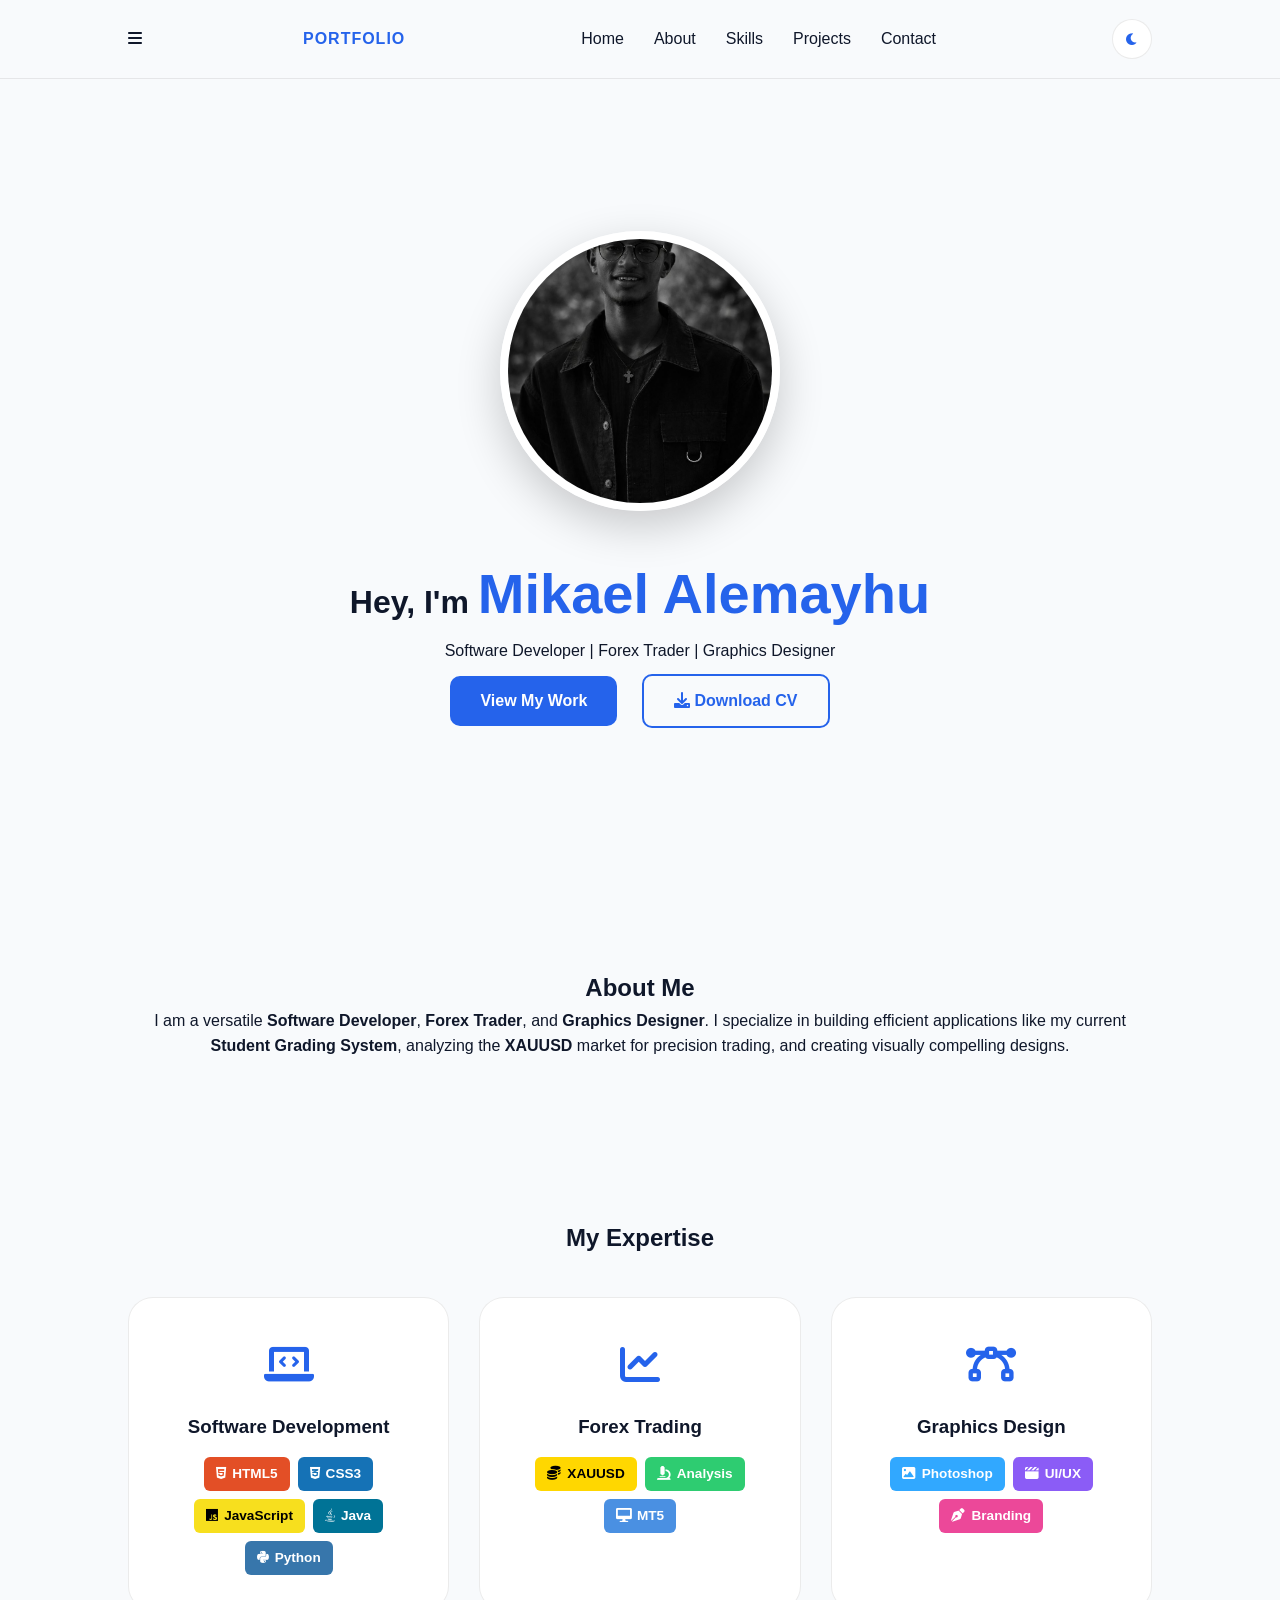
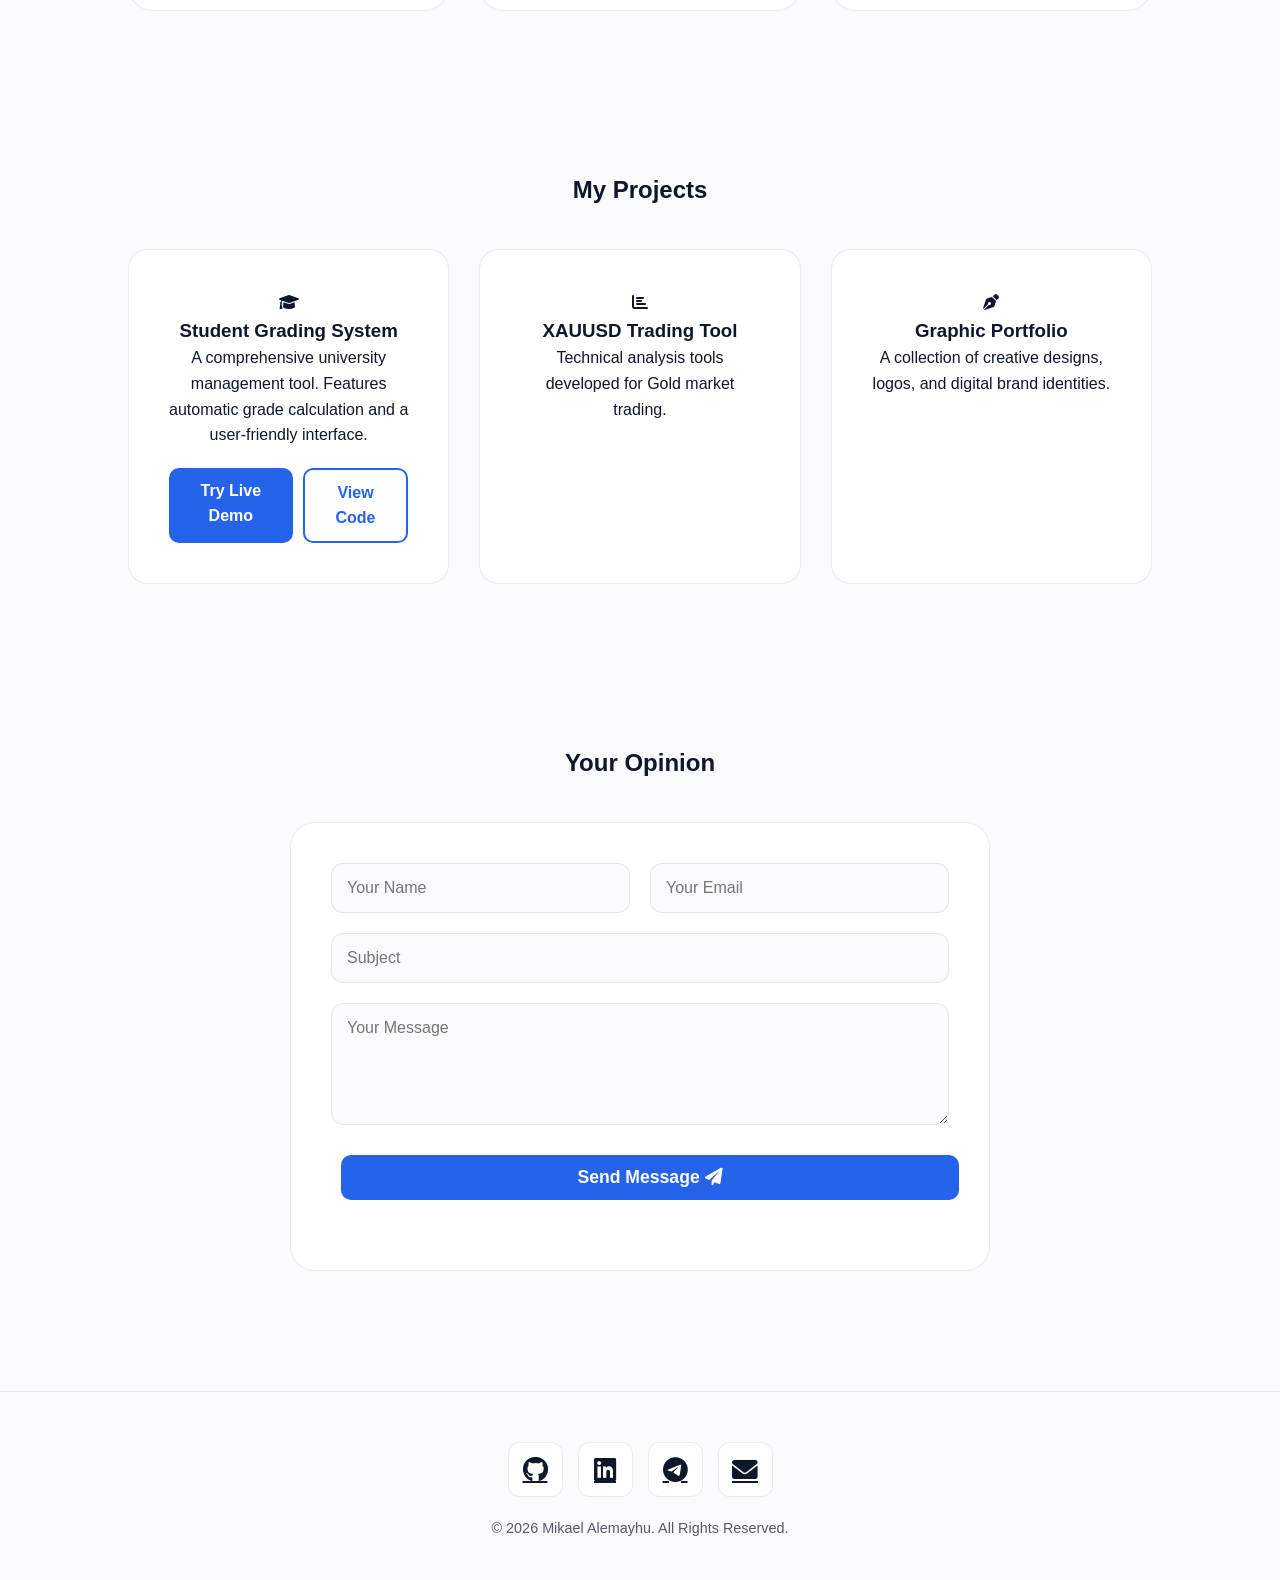
==== commit badc8d19: "Revise index.html for portfolio enhancements Updated the portfolio page with new project details and" ====
--- a/index.html
+++ b/index.html
@@ -99,24 +99,24 @@
             <div class="project-card">
                 <div class="icon-box"><i class="fas fa-graduation-cap"></i></div>
                 <h3>Student Grading System</h3>
-                <p>A sophisticated university management tool. Initially built with JavaFX and now available as a <strong>Live Web Demo</strong>.</p>
-                <div style="margin-top: 15px;">
-                    <a href="grading-demo.html" class="btn" style="padding: 8px 15px; font-size: 0.9rem;">Try Live Demo →</a>
-                    <a href="https://github.com/miko-dreamer/Portfolio/tree/main/Student-Grading-System" target="_blank" class="view-link" style="display: inline-block; margin-left: 10px;">View Code</a>
+                <p>A comprehensive university management tool. Features automatic grade calculation and a user-friendly interface.</p>
+                <div style="margin-top: 20px; display: flex; gap: 10px; justify-content: center;">
+                    <a href="grading-demo.html" class="btn" style="padding: 10px 20px; margin: 0;">Try Live Demo</a>
+                    <a href="https://github.com/miko-dreamer/Portfolio/blob/main/Main.java" target="_blank" class="btn btn-outline" style="padding: 10px 20px; margin: 0;">View Code</a>
                 </div>
             </div>
 
-            <a href="#" class="project-card">
+            <div class="project-card">
                 <div class="icon-box"><i class="fas fa-chart-bar"></i></div>
                 <h3>XAUUSD Trading Tool</h3>
                 <p>Technical analysis tools developed for Gold market trading.</p>
-            </a>
+            </div>
 
-            <a href="#" class="project-card">
+            <div class="project-card">
                 <div class="icon-box"><i class="fas fa-pen-nib"></i></div>
                 <h3>Graphic Portfolio</h3>
                 <p>A collection of creative designs, logos, and digital brand identities.</p>
-            </a>
+            </div>
         </div>
     </section>
 
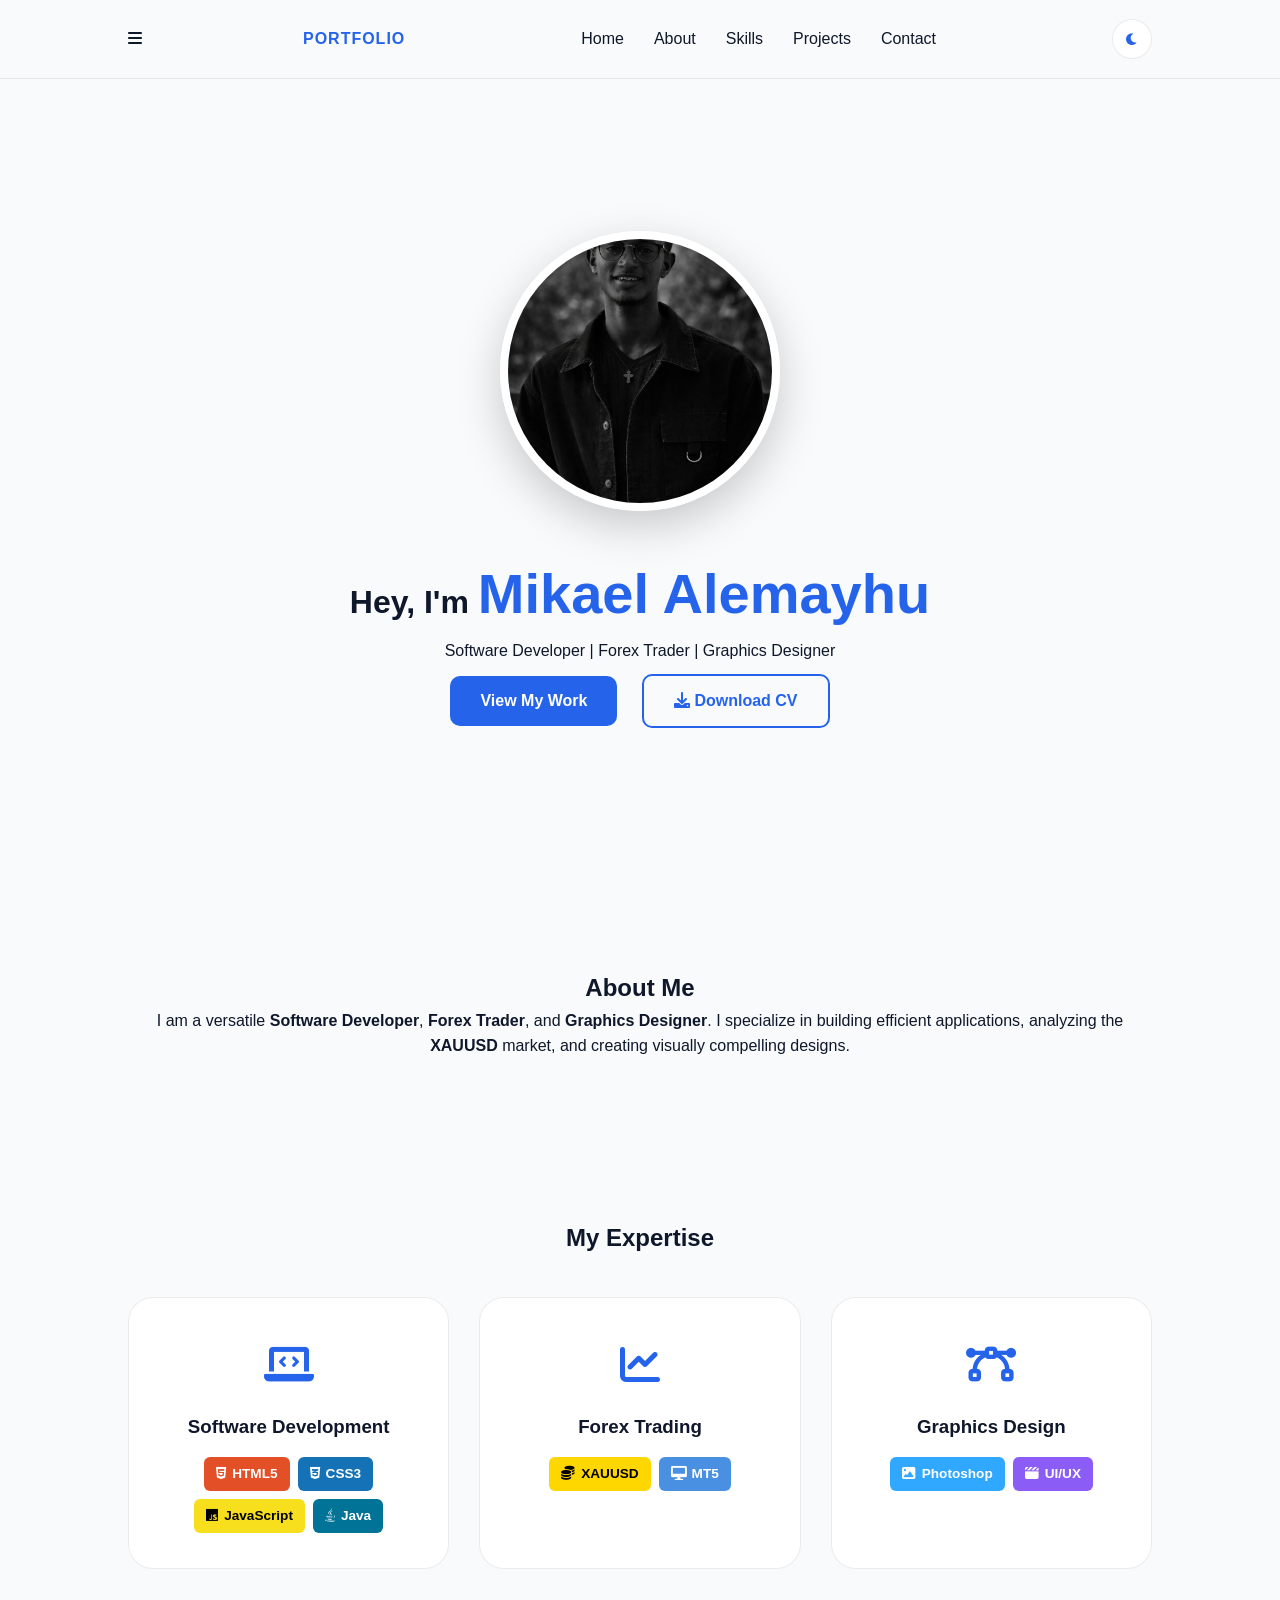
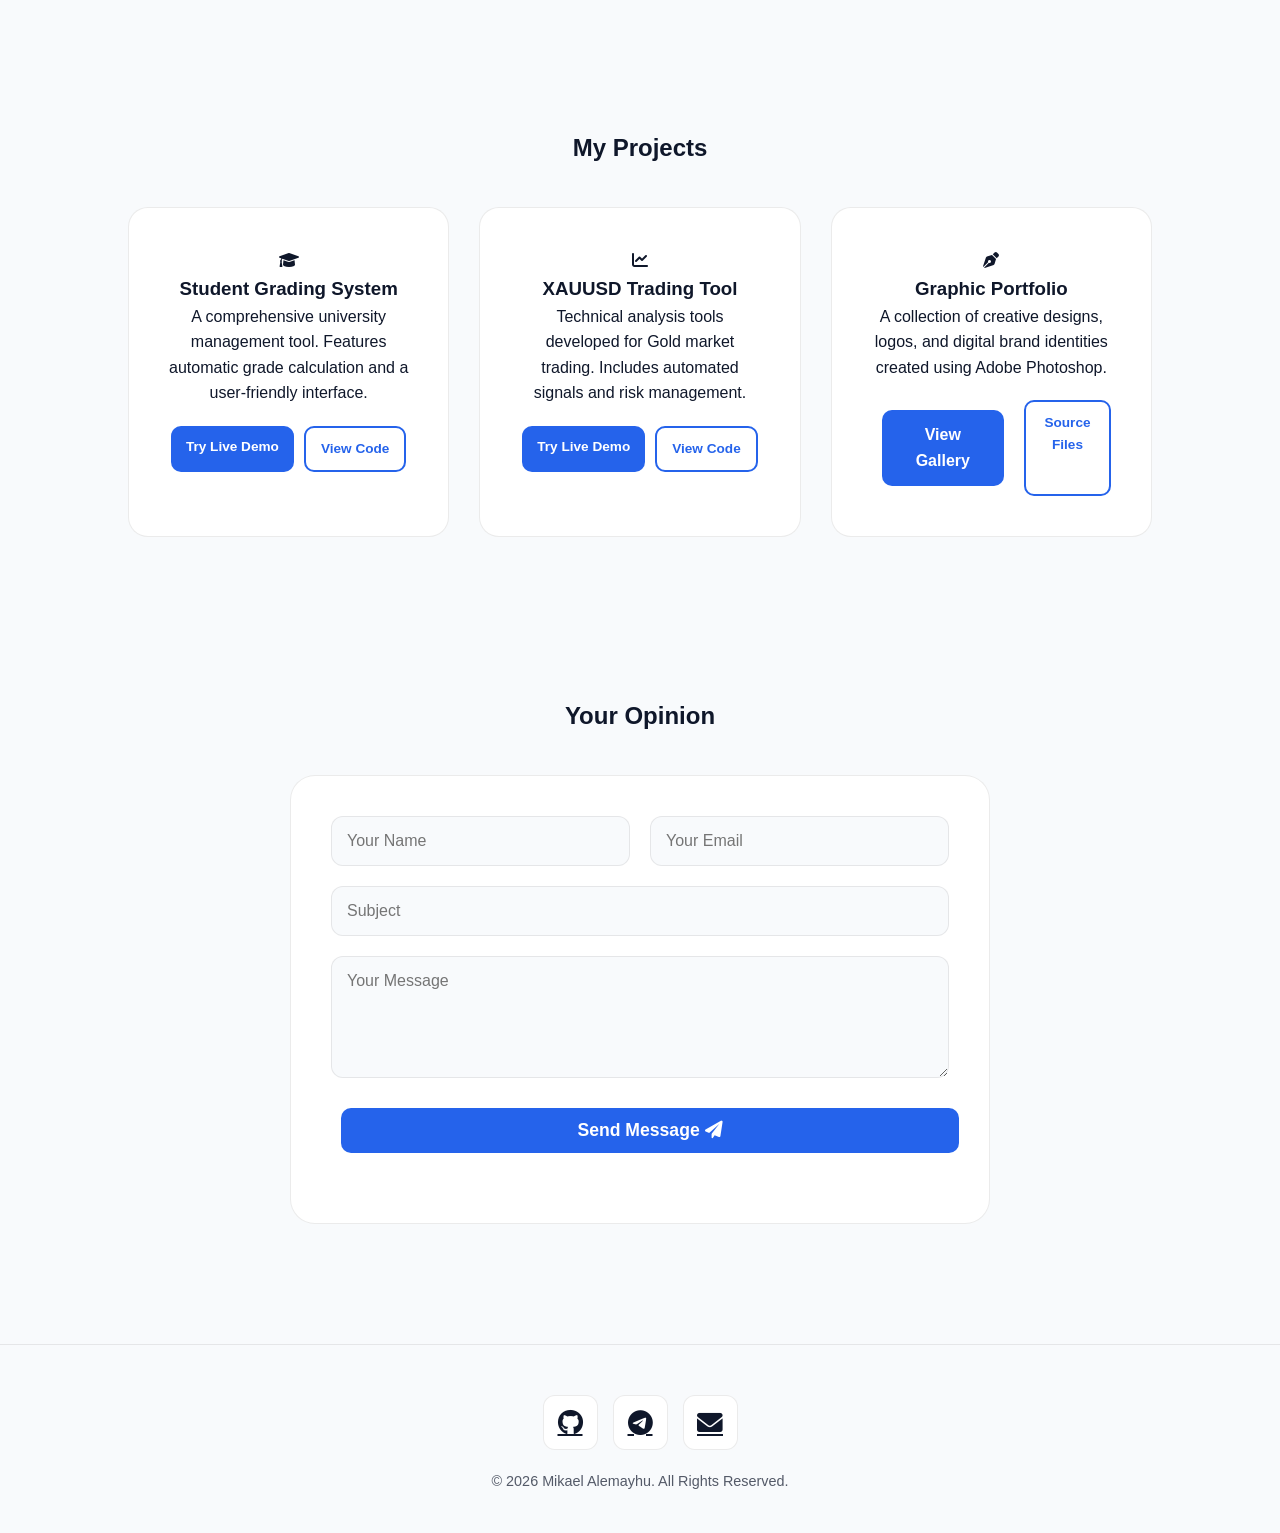
==== commit f30c028d: "Revise project details and links in index.html Updated project descriptions and links in the portfol" ====
--- a/index.html
+++ b/index.html
@@ -52,7 +52,7 @@
     <section id="about" class="section">
         <h2>About Me</h2>
         <div class="about-content">
-            <p>I am a versatile <strong>Software Developer</strong>, <strong>Forex Trader</strong>, and <strong>Graphics Designer</strong>. I specialize in building efficient applications like my current <strong>Student Grading System</strong>, analyzing the <strong>XAUUSD</strong> market for precision trading, and creating visually compelling designs.</p>
+            <p>I am a versatile <strong>Software Developer</strong>, <strong>Forex Trader</strong>, and <strong>Graphics Designer</strong>. I specialize in building efficient applications, analyzing the <strong>XAUUSD</strong> market, and creating visually compelling designs.</p>
         </div>
     </section>
 
@@ -67,27 +67,22 @@
                     <span class="badge css"><i class="fab fa-css3-alt"></i> CSS3</span>
                     <span class="badge js"><i class="fab fa-js"></i> JavaScript</span>
                     <span class="badge java"><i class="fab fa-java"></i> Java</span>
-                    <span class="badge python"><i class="fab fa-python"></i> Python</span>
                 </div>
             </div>
-
             <div class="skill-item forex-card">
                 <div class="skill-icon"><i class="fas fa-chart-line"></i></div>
                 <h3>Forex Trading</h3>
                 <div class="skill-badges">
                     <span class="badge gold"><i class="fas fa-coins"></i> XAUUSD</span>
-                    <span class="badge analysis"><i class="fas fa-microscope"></i> Analysis</span>
                     <span class="badge mt5"><i class="fas fa-desktop"></i> MT5</span>
                 </div>
             </div>
-
             <div class="skill-item design-card">
                 <div class="skill-icon"><i class="fas fa-bezier-curve"></i></div>
                 <h3>Graphics Design</h3>
                 <div class="skill-badges">
                     <span class="badge ps"><i class="fas fa-image"></i> Photoshop</span>
                     <span class="badge ui"><i class="fas fa-clapperboard"></i> UI/UX</span>
-                    <span class="badge brand"><i class="fas fa-pen-nib"></i> Branding</span>
                 </div>
             </div>
         </div>
@@ -96,27 +91,37 @@
     <section id="projects" class="section">
         <h2>My Projects</h2>
         <div class="project-grid">
+            
             <div class="project-card">
                 <div class="icon-box"><i class="fas fa-graduation-cap"></i></div>
                 <h3>Student Grading System</h3>
                 <p>A comprehensive university management tool. Features automatic grade calculation and a user-friendly interface.</p>
                 <div style="margin-top: 20px; display: flex; gap: 10px; justify-content: center;">
-                    <a href="grading-demo.html" class="btn" style="padding: 10px 20px; margin: 0;">Try Live Demo</a>
-                    <a href="https://github.com/miko-dreamer/Portfolio/blob/main/Main.java" target="_blank" class="btn btn-outline" style="padding: 10px 20px; margin: 0;">View Code</a>
+                    <a href="grading-system.html" class="btn" style="padding: 10px 15px; margin: 0; font-size: 0.85rem;">Try Live Demo</a>
+                    <a href="https://github.com/miko-dreamer/Portfolio/blob/main/Main.java" target="_blank" class="btn btn-outline" style="padding: 10px 15px; margin: 0; font-size: 0.85rem;">View Code</a>
                 </div>
             </div>
 
             <div class="project-card">
-                <div class="icon-box"><i class="fas fa-chart-bar"></i></div>
+                <div class="icon-box"><i class="fas fa-chart-line"></i></div>
                 <h3>XAUUSD Trading Tool</h3>
-                <p>Technical analysis tools developed for Gold market trading.</p>
+                <p>Technical analysis tools developed for Gold market trading. Includes automated signals and risk management.</p>
+                <div style="margin-top: 20px; display: flex; gap: 10px; justify-content: center;">
+                    <a href="trading-demo.html" class="btn" style="padding: 10px 15px; margin: 0; font-size: 0.85rem;">Try Live Demo</a>
+                    <a href="https://github.com/miko-dreamer" target="_blank" class="btn btn-outline" style="padding: 10px 15px; margin: 0; font-size: 0.85rem;">View Code</a>
+                </div>
             </div>
 
             <div class="project-card">
                 <div class="icon-box"><i class="fas fa-pen-nib"></i></div>
                 <h3>Graphic Portfolio</h3>
-                <p>A collection of creative designs, logos, and digital brand identities.</p>
+                <p>A collection of creative designs, logos, and digital brand identities created using Adobe Photoshop.</p>
+                <div style="margin-top: 20px; display: flex; gap: 10px; justify-content: center;">
+                   <a href="graphics-demo.html" class="btn">View Gallery</a>
+                    <a href="#" class="btn btn-outline" style="padding: 10px 15px; margin: 0; font-size: 0.85rem;">Source Files</a>
+                </div>
             </div>
+
         </div>
     </section>
 
@@ -139,7 +144,6 @@
     <footer id="contact">
         <div class="socials">
             <a href="https://github.com/miko-dreamer" target="_blank" class="social-card"><i class="fab fa-github"></i></a>
-            <a href="https://linkedin.com" target="_blank" class="social-card"><i class="fab fa-linkedin"></i></a>
             <a href="https://t.me/Miko_Night_Man" target="_blank" class="social-card"><i class="fab fa-telegram"></i></a>
             <a href="mailto:mikaelalemayhu7@gmail.com" class="social-card"><i class="fas fa-envelope"></i></a>
         </div>
